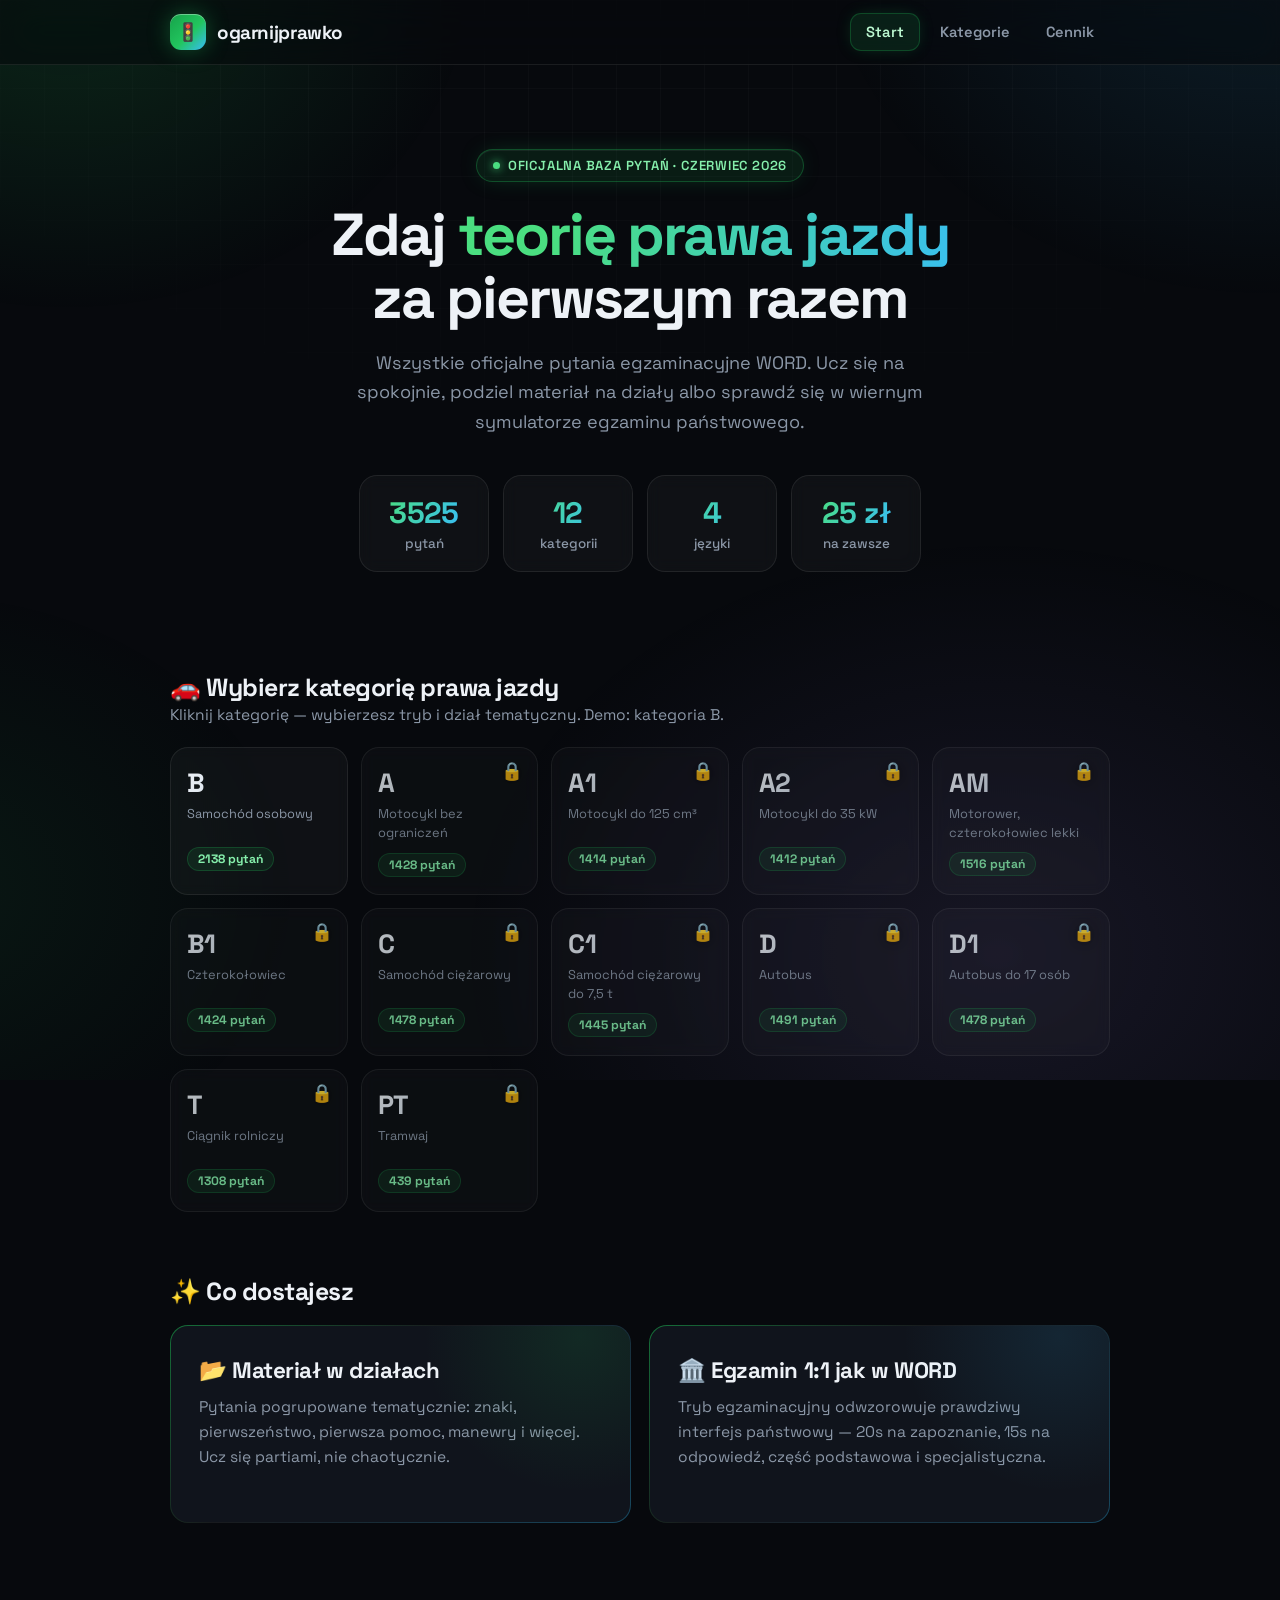
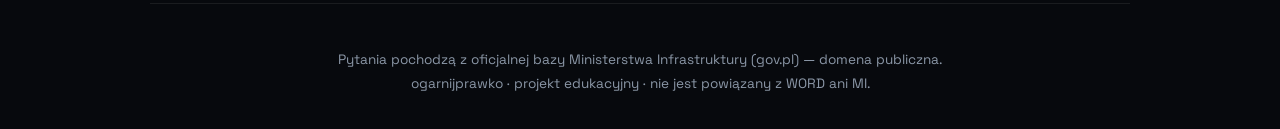
==== index.html @ bf422115 "Pierwsza wersja ogarnijprawko Serwis do nauki teorii prawa jazdy z oficjalnej bazy MI: - 3525 pytań," ====
<!DOCTYPE html>
<html lang="pl">
<head>
<meta charset="UTF-8">
<meta name="viewport" content="width=device-width, initial-scale=1.0">
<title>ogarnijprawko — testy na prawo jazdy 2026 (oficjalne pytania WORD)</title>
<meta name="description" content="Darmowe testy na prawo jazdy — wszystkie oficjalne pytania egzaminacyjne WORD (kat. B, A, C, D, T i inne). Tryb nauki i symulator egzaminu państwowego. PL / EN / DE / UA.">
<meta name="theme-color" content="#0e1116">
<meta property="og:title" content="ogarnijprawko — testy na prawo jazdy 2026">
<meta property="og:description" content="Wszystkie oficjalne pytania WORD. Tryb nauki + symulator egzaminu. Za darmo.">
<meta property="og:type" content="website">
<link rel="preconnect" href="https://fonts.googleapis.com">
<link rel="preconnect" href="https://fonts.gstatic.com" crossorigin>
<link href="https://fonts.googleapis.com/css2?family=Space+Grotesk:wght@400;500;600;700&display=swap" rel="stylesheet">
<link rel="stylesheet" href="style.css">
</head>
<body>

<header class="site-header"><div class="container bar">
  <a class="brand" href="index.html"><span class="logo">🚦</span> ogarnijprawko</a>
  <nav class="nav">
    <a href="index.html" class="active">Start</a>
    <a href="#kategorie">Kategorie</a>
    <a href="cennik.html">Cennik</a>
  </nav>
</div></header>

<main class="container">

  <section class="hero">
    <div class="kicker"><span class="dot"></span> Oficjalna baza pytań · czerwiec 2026</div>
    <h1>Zdaj <span class="hl">teorię prawa jazdy</span><br>za pierwszym razem</h1>
    <p>Wszystkie oficjalne pytania egzaminacyjne WORD. Ucz się na spokojnie, podziel materiał na działy albo sprawdź się w wiernym symulatorze egzaminu państwowego.</p>
    <div class="stats" id="stats">
      <div class="stat"><b data-count="3525">0</b><span>pytań</span></div>
      <div class="stat"><b data-count="12">0</b><span>kategorii</span></div>
      <div class="stat"><b data-count="4">0</b><span>języki</span></div>
      <div class="stat"><b>25 zł</b><span>na zawsze</span></div>
    </div>
  </section>

  <section class="section" id="kategorie">
    <h2>🚗 Wybierz kategorię prawa jazdy</h2>
    <p class="muted" style="margin-top:-6px">Kliknij kategorię — wybierzesz tryb i dział tematyczny. Demo: kategoria B.</p>
    <div class="cat-grid" id="catGrid"><div class="spinner"></div></div>
  </section>

  <section class="section">
    <h2>✨ Co dostajesz</h2>
    <div class="modes" style="margin-top:18px">
      <div class="mode-card">
        <h3>📂 Materiał w działach</h3>
        <p>Pytania pogrupowane tematycznie: znaki, pierwszeństwo, pierwsza pomoc, manewry i więcej. Ucz się partiami, nie chaotycznie.</p>
      </div>
      <div class="mode-card">
        <h3>🏛️ Egzamin 1:1 jak w WORD</h3>
        <p>Tryb egzaminacyjny odwzorowuje prawdziwy interfejs państwowy — 20s na zapoznanie, 15s na odpowiedź, część podstawowa i specjalistyczna.</p>
      </div>
    </div>
  </section>

</main>

<footer class="footer container">
  Pytania pochodzą z oficjalnej bazy Ministerstwa Infrastruktury (gov.pl) — domena publiczna.<br>
  ogarnijprawko · projekt edukacyjny · nie jest powiązany z WORD ani MI.
</footer>

<script src="app.js"></script>
<script>
function renderCats(idx){
  const grid = document.getElementById("catGrid");
  grid.innerHTML = "";
  const order = PT.CAT_ORDER.filter(c=>idx.kategorie[c]);
  Object.keys(idx.kategorie).forEach(c=>{ if(!order.includes(c)) order.push(c); });
  order.forEach(code=>{
    const meta = idx.kategorie[code];
    const m = PT.CAT_META[code] || {n:code};
    const locked = !PT.canKat(code);
    const a = document.createElement("a");
    a.className = "cat" + (locked ? " locked":"");
    a.href = "kategoria.html?kat=" + encodeURIComponent(code);
    a.innerHTML = `${locked?'<span class="lock">🔒</span>':''}
      <div class="code">${code}</div>
      <div class="desc">${m.n}</div>
      <div class="count">${meta.razem} pytań</div>`;
    grid.appendChild(a);
  });
}

/* count-up statystyk */
function countUp(el){
  const target = +el.dataset.count, dur = 1300, t0 = performance.now();
  const step = now=>{
    const p = Math.min((now-t0)/dur, 1);
    el.textContent = Math.round(target * (1-Math.pow(1-p,3))).toLocaleString("pl-PL");
    if(p<1) requestAnimationFrame(step);
  };
  requestAnimationFrame(step);
}
document.querySelectorAll("[data-count]").forEach(countUp);

PT.loadIndex().then(idx=>{
  renderCats(idx);
  const first = document.querySelector("#stats .stat b");
  first.dataset.count = idx.razem; countUp(first);
}).catch(e=>{
  document.getElementById("catGrid").innerHTML =
    '<p class="muted">Nie udało się wczytać pytań. Sprawdź, czy plik <code>data/index.json</code> istnieje.</p>';
  console.error(e);
});
</script>
</body>
</html>
---- style.css ----
/* ============ PrawoTeoria — premium dark UI ============ */
:root{
  --bg:#07090d;
  --bg-soft:#0b0e14;
  --card:rgba(255,255,255,.035);
  --card-solid:#10141c;
  --card2:rgba(255,255,255,.05);
  --line:rgba(255,255,255,.08);
  --line-bright:rgba(255,255,255,.16);
  --txt:#eef2f7;
  --muted:#8b97a7;
  --accent:#22c55e;
  --accent2:#4ade80;
  --accent-glow:rgba(34,197,94,.35);
  --blue:#38bdf8;
  --violet:#a78bfa;
  --danger:#f87171;
  --warn:#fbbf24;
  --radius:18px;
  --shadow:0 20px 60px -15px rgba(0,0,0,.7);
  --ease:cubic-bezier(.22,1,.36,1);
}
*{box-sizing:border-box}
::selection{background:var(--accent);color:#04140a}
html{scroll-behavior:smooth}
body{
  margin:0;
  font-family:"Space Grotesk",system-ui,-apple-system,"Segoe UI",sans-serif;
  background:var(--bg);
  color:var(--txt);
  min-height:100vh;
  -webkit-font-smoothing:antialiased;
  overflow-x:hidden;
}

/* ---- animated aurora backdrop ---- */
body::before{
  content:"";position:fixed;inset:-20%;z-index:-2;pointer-events:none;
  background:
    radial-gradient(38% 45% at 18% 12%, rgba(34,197,94,.16), transparent 60%),
    radial-gradient(42% 50% at 85% 8%,  rgba(56,189,248,.13), transparent 60%),
    radial-gradient(50% 55% at 70% 90%, rgba(167,139,250,.10), transparent 60%),
    radial-gradient(35% 40% at 10% 85%, rgba(34,197,94,.08), transparent 60%);
  animation:aurora 26s var(--ease) infinite alternate;
}
@keyframes aurora{
  0%{transform:rotate(0deg) scale(1)}
  50%{transform:rotate(4deg) scale(1.08)}
  100%{transform:rotate(-3deg) scale(1.04)}
}
/* subtle grid */
body::after{
  content:"";position:fixed;inset:0;z-index:-1;pointer-events:none;
  background-image:
    linear-gradient(rgba(255,255,255,.022) 1px,transparent 1px),
    linear-gradient(90deg,rgba(255,255,255,.022) 1px,transparent 1px);
  background-size:44px 44px;
  mask-image:radial-gradient(ellipse 90% 70% at 50% 0%,#000 30%,transparent 75%);
  -webkit-mask-image:radial-gradient(ellipse 90% 70% at 50% 0%,#000 30%,transparent 75%);
}

a{color:var(--accent2);text-decoration:none}
a:hover{text-decoration:none}
.container{max-width:980px;margin:0 auto;padding:0 20px}
.hidden{display:none!important}
.center{text-align:center}
.muted{color:var(--muted)}

/* ============ HEADER ============ */
.site-header{
  view-transition-name:site-header;
  position:sticky;top:0;z-index:50;
  background:rgba(7,9,13,.6);
  backdrop-filter:blur(18px) saturate(1.4);
  -webkit-backdrop-filter:blur(18px) saturate(1.4);
  border-bottom:1px solid var(--line);
}
.site-header .bar{display:flex;align-items:center;gap:18px;height:64px}
.brand{
  display:flex;align-items:center;gap:11px;font-weight:700;
  font-size:1.18rem;color:var(--txt);letter-spacing:-.02em;
}
.brand .logo{
  width:36px;height:36px;border-radius:11px;
  background:linear-gradient(135deg,#16a34a,#22c55e 55%,#38bdf8);
  display:grid;place-items:center;font-size:1.1rem;
  box-shadow:0 0 22px var(--accent-glow), inset 0 1px 0 rgba(255,255,255,.35);
}
.nav{display:flex;gap:4px;margin-left:auto;flex-wrap:wrap}
.nav a{
  color:var(--muted);padding:9px 15px;border-radius:11px;
  font-weight:600;font-size:.92rem;transition:all .25s var(--ease);
  border:1px solid transparent;
}
.nav a:hover{color:var(--txt);background:var(--card2)}
.nav a.active{
  color:#bbf7d0;background:rgba(34,197,94,.12);
  border-color:rgba(34,197,94,.25);
  box-shadow:0 0 18px -6px var(--accent-glow);
}

/* ============ HERO ============ */
.hero{text-align:center;padding:84px 0 36px;position:relative}
.hero .kicker{
  display:inline-flex;align-items:center;gap:8px;
  font-size:.82rem;font-weight:600;letter-spacing:.06em;text-transform:uppercase;
  color:#86efac;background:rgba(34,197,94,.1);
  border:1px solid rgba(34,197,94,.3);
  padding:7px 16px;border-radius:999px;margin-bottom:22px;
  box-shadow:0 0 24px -8px var(--accent-glow), inset 0 1px 0 rgba(255,255,255,.06);
  animation:rise .7s var(--ease) both;
}
.hero .kicker .dot{
  width:7px;height:7px;border-radius:50%;background:var(--accent2);
  box-shadow:0 0 10px var(--accent2);
  animation:pulse 2s ease-in-out infinite;
}
@keyframes pulse{0%,100%{opacity:1;transform:scale(1)}50%{opacity:.4;transform:scale(.75)}}
.hero h1{
  font-size:clamp(2.3rem,5.6vw,3.7rem);
  margin:0 0 18px;line-height:1.06;letter-spacing:-.035em;font-weight:700;
  animation:rise .7s .08s var(--ease) both;
}
.hero h1 .hl{
  background:linear-gradient(100deg,#4ade80 10%,#38bdf8 55%,#a78bfa 95%);
  -webkit-background-clip:text;background-clip:text;color:transparent;
  background-size:200% 100%;
  animation:shine-text 6s linear infinite;
}
@keyframes shine-text{to{background-position:200% 0}}
.hero p{
  color:var(--muted);font-size:1.13rem;max-width:600px;
  margin:0 auto;line-height:1.65;
  animation:rise .7s .16s var(--ease) both;
}
@keyframes rise{from{opacity:0;transform:translateY(18px)}to{opacity:1;transform:none}}

/* stats */
.stats{display:flex;gap:14px;justify-content:center;flex-wrap:wrap;margin-top:38px}
.stat{
  background:var(--card);border:1px solid var(--line);border-radius:var(--radius);
  padding:18px 28px;min-width:130px;position:relative;overflow:hidden;
  backdrop-filter:blur(8px);
  transition:all .35s var(--ease);
  animation:rise .7s var(--ease) both;
}
.stat:nth-child(1){animation-delay:.22s}
.stat:nth-child(2){animation-delay:.3s}
.stat:nth-child(3){animation-delay:.38s}
.stat:nth-child(4){animation-delay:.46s}
.stat::before{
  content:"";position:absolute;inset:0;
  background:linear-gradient(135deg,rgba(34,197,94,.12),transparent 50%);
  opacity:0;transition:opacity .35s;
}
.stat:hover{transform:translateY(-4px);border-color:rgba(34,197,94,.4);box-shadow:0 14px 40px -12px var(--accent-glow)}
.stat:hover::before{opacity:1}
.stat b{
  display:block;font-size:1.85rem;font-weight:700;letter-spacing:-.02em;
  background:linear-gradient(120deg,#4ade80,#38bdf8);
  -webkit-background-clip:text;background-clip:text;color:transparent;
}
.stat span{color:var(--muted);font-size:.84rem;font-weight:500}

/* ============ SECTIONS ============ */
.section{margin:64px 0}
.section h2{
  font-size:1.55rem;margin:0 0 8px;display:flex;align-items:center;gap:10px;
  letter-spacing:-.02em;font-weight:700;
}
.section>.muted{font-size:.97rem}

/* ============ MODE CARDS ============ */
.modes{display:grid;grid-template-columns:1fr 1fr;gap:18px;margin-top:22px}
.mode-card{
  position:relative;border-radius:var(--radius);padding:30px 28px;
  background:linear-gradient(var(--card-solid),var(--card-solid)) padding-box,
             linear-gradient(140deg,rgba(34,197,94,.55),rgba(255,255,255,.07) 40%,rgba(56,189,248,.35)) border-box;
  border:1px solid transparent;
  overflow:hidden;
  transition:all .4s var(--ease);
}
.mode-card::before{
  content:"";position:absolute;width:340px;height:340px;border-radius:50%;
  background:radial-gradient(circle,var(--accent-glow),transparent 65%);
  top:-160px;right:-120px;opacity:.35;transition:opacity .4s;
  pointer-events:none;
}
.mode-card:nth-child(2)::before{background:radial-gradient(circle,rgba(56,189,248,.3),transparent 65%)}
.mode-card:hover{transform:translateY(-5px);box-shadow:var(--shadow)}
.mode-card:hover::before{opacity:.7}
.mode-card h3{margin:0 0 10px;font-size:1.4rem;letter-spacing:-.02em}
.mode-card p{color:var(--muted);margin:0 0 22px;font-size:.97rem;line-height:1.6}

/* ============ BUTTONS ============ */
.btn{
  position:relative;display:inline-flex;align-items:center;gap:8px;justify-content:center;
  background:linear-gradient(135deg,#16a34a,#22c55e);
  color:#fff;border:none;border-radius:13px;
  padding:13px 24px;font-size:1rem;font-weight:700;cursor:pointer;
  font-family:inherit;letter-spacing:-.01em;
  transition:all .3s var(--ease);
  box-shadow:0 8px 24px -8px var(--accent-glow), inset 0 1px 0 rgba(255,255,255,.25);
  overflow:hidden;
}
.btn::after{ /* shine sweep */
  content:"";position:absolute;top:0;left:-80%;width:50%;height:100%;
  background:linear-gradient(100deg,transparent,rgba(255,255,255,.35),transparent);
  transform:skewX(-20deg);transition:left .55s var(--ease);
}
.btn:hover{transform:translateY(-2px);box-shadow:0 14px 34px -8px var(--accent-glow), inset 0 1px 0 rgba(255,255,255,.25)}
.btn:hover::after{left:130%}
.btn:active{transform:translateY(0) scale(.98)}
.btn.ghost{
  background:var(--card2);color:var(--txt);
  border:1px solid var(--line-bright);box-shadow:none;
  backdrop-filter:blur(6px);
}
.btn.ghost:hover{border-color:rgba(34,197,94,.5);background:rgba(34,197,94,.08);color:#bbf7d0}
.btn.danger{background:linear-gradient(135deg,#dc2626,#f87171);box-shadow:0 8px 24px -8px rgba(248,113,113,.4)}
.btn.big{padding:17px 32px;font-size:1.12rem;border-radius:15px}
.btn:disabled{opacity:.45;cursor:not-allowed;transform:none}
.btn:disabled::after{display:none}

/* ============ CATEGORY GRID ============ */
.cat-grid{display:grid;grid-template-columns:repeat(auto-fill,minmax(150px,1fr));gap:13px;margin-top:22px}
.cat{
  position:relative;background:var(--card);border:1px solid var(--line);
  border-radius:var(--radius);padding:18px 16px;cursor:pointer;
  text-align:left;color:var(--txt);font-family:inherit;
  transition:all .3s var(--ease);overflow:hidden;
  backdrop-filter:blur(6px);
}
.cat::before{
  content:"";position:absolute;inset:0;opacity:0;transition:opacity .3s;
  background:linear-gradient(150deg,rgba(34,197,94,.13),transparent 60%);
}
.cat:hover{transform:translateY(-4px) scale(1.02);border-color:rgba(34,197,94,.45);box-shadow:0 16px 40px -14px var(--accent-glow)}
.cat:hover::before{opacity:1}
.cat .code{
  font-size:1.65rem;font-weight:700;letter-spacing:-.02em;
  background:linear-gradient(120deg,#eef2f7,#9fb3c8);
  -webkit-background-clip:text;background-clip:text;color:transparent;
}
.cat .desc{color:var(--muted);font-size:.8rem;margin-top:5px;min-height:32px;line-height:1.45}
.cat .count{
  display:inline-block;color:#86efac;font-size:.76rem;font-weight:700;margin-top:10px;
  background:rgba(34,197,94,.1);border:1px solid rgba(34,197,94,.22);
  padding:3px 10px;border-radius:999px;
}
.cat.sel,.cat[data-sel="1"]{
  border-color:var(--accent);
  box-shadow:0 0 0 1px var(--accent), 0 14px 38px -12px var(--accent-glow);
}
.cat.sel::after{
  content:"✓";position:absolute;top:10px;right:12px;
  width:22px;height:22px;border-radius:50%;display:grid;place-items:center;
  background:var(--accent);color:#04140a;font-size:.8rem;font-weight:800;
  box-shadow:0 0 14px var(--accent-glow);
}

/* ============ QUIZ ============ */
.quiz-top{display:flex;align-items:center;gap:12px;flex-wrap:wrap;margin:26px 0 18px}
.pill{
  background:var(--card2);border:1px solid var(--line);border-radius:999px;
  padding:7px 16px;font-weight:600;font-size:.88rem;color:var(--txt);
  backdrop-filter:blur(6px);
}
a.pill{transition:all .25s var(--ease)}
a.pill:hover{border-color:rgba(34,197,94,.4);color:#bbf7d0}
.pill.timer{font-variant-numeric:tabular-nums;border-color:rgba(56,189,248,.35);color:#7dd3fc}
.pill.timer.low{
  color:var(--danger);border-color:var(--danger);
  animation:blink .55s steps(2) infinite;
  box-shadow:0 0 16px -4px rgba(248,113,113,.5);
}
@keyframes blink{50%{opacity:.45}}
.progress{
  flex:1;height:9px;background:var(--card2);border-radius:999px;
  overflow:hidden;min-width:120px;border:1px solid var(--line);
}
.progress>i{
  display:block;height:100%;border-radius:999px;
  background:linear-gradient(90deg,#22c55e,#38bdf8);
  background-size:200% 100%;
  animation:flow 3s linear infinite;
  transition:width .45s var(--ease);
  box-shadow:0 0 12px var(--accent-glow);
}
@keyframes flow{to{background-position:200% 0}}

.qcard{
  position:relative;border-radius:22px;padding:28px;
  background:linear-gradient(var(--card-solid),var(--card-solid)) padding-box,
             linear-gradient(160deg,rgba(255,255,255,.14),rgba(255,255,255,.03) 35%,rgba(34,197,94,.18)) border-box;
  border:1px solid transparent;
  box-shadow:var(--shadow);
  animation:cardIn .45s var(--ease) both;
}
@keyframes cardIn{from{opacity:0;transform:translateY(14px) scale(.985)}to{opacity:1;transform:none}}
.qmedia{
  margin:0 auto 20px;max-width:100%;border-radius:14px;overflow:hidden;
  background:#000;display:block;border:1px solid var(--line);
}
.qmedia img,.qmedia video{width:100%;display:block;max-height:400px;object-fit:contain;background:#000}
.qmeta{display:flex;gap:14px;align-items:center;margin-bottom:14px;color:var(--muted);font-size:.84rem;font-weight:500}
.qmeta .pts{
  color:var(--warn);font-weight:700;
  background:rgba(251,191,36,.1);border:1px solid rgba(251,191,36,.25);
  padding:2px 11px;border-radius:999px;font-size:.78rem;
}
.qtext{font-size:1.28rem;font-weight:600;margin:0 0 22px;line-height:1.45;letter-spacing:-.015em}

.answers{display:flex;flex-direction:column;gap:11px}
.ans{
  position:relative;text-align:left;
  background:var(--card2);border:1.5px solid var(--line);border-radius:14px;
  padding:15px 18px;cursor:pointer;font-size:1rem;color:var(--txt);
  font-family:inherit;display:flex;gap:12px;align-items:center;
  transition:all .22s var(--ease);
}
.ans:hover:not(:disabled){
  border-color:rgba(34,197,94,.55);background:rgba(34,197,94,.07);
  transform:translateX(4px);
}
.ans .k{
  font-weight:800;color:var(--muted);min-width:30px;height:30px;
  display:inline-grid;place-items:center;
  background:rgba(255,255,255,.05);border:1px solid var(--line);
  border-radius:9px;font-size:.88rem;flex-shrink:0;
  transition:all .22s;
}
.ans:hover:not(:disabled) .k{border-color:rgba(34,197,94,.5);color:#86efac}
.ans.tak{font-weight:700;font-size:1.1rem}
.ans.correct{
  border-color:var(--accent2);background:rgba(34,197,94,.14);
  box-shadow:0 0 24px -8px var(--accent-glow);
  animation:popOk .4s var(--ease);
}
.ans.correct .k{background:var(--accent);color:#04140a;border-color:var(--accent)}
@keyframes popOk{35%{transform:scale(1.02)}}
.ans.wrong{
  border-color:var(--danger);background:rgba(248,113,113,.12);
  animation:shake .4s var(--ease);
}
.ans.wrong .k{background:var(--danger);color:#1a0505;border-color:var(--danger)}
@keyframes shake{20%{transform:translateX(-6px)}45%{transform:translateX(5px)}70%{transform:translateX(-3px)}}
.ans.picked{
  border-color:var(--blue);background:rgba(56,189,248,.1);
  box-shadow:0 0 20px -8px rgba(56,189,248,.45);
}
.ans.picked .k{background:var(--blue);color:#03222e;border-color:var(--blue)}
.ans:disabled{cursor:default}
.tn-row{display:flex;gap:14px}
.tn-row .ans{flex:1;justify-content:center;font-size:1.15rem;padding:18px}

.explain{
  margin-top:18px;padding:15px 18px;border-radius:13px;
  background:var(--card2);border:1px solid var(--line);
  border-left:3px solid var(--accent2);
  color:var(--muted);font-size:.96rem;display:none;
}
.explain.show{display:block;animation:rise .35s var(--ease)}

.quiz-nav{display:flex;gap:13px;margin-top:24px}
.quiz-nav .btn{flex:1}

/* ============ RESULT ============ */
.result{
  position:relative;text-align:center;padding:48px 32px;border-radius:24px;
  background:linear-gradient(var(--card-solid),var(--card-solid)) padding-box,
             linear-gradient(160deg,rgba(255,255,255,.14),rgba(255,255,255,.04)) border-box;
  border:1px solid transparent;
  box-shadow:var(--shadow);overflow:hidden;
  animation:cardIn .5s var(--ease) both;
}
.result::before{
  content:"";position:absolute;inset:0;pointer-events:none;opacity:.5;
}
.result.pass{border-color:rgba(34,197,94,.4)}
.result.pass::before{background:radial-gradient(60% 50% at 50% 0%,rgba(34,197,94,.18),transparent 70%)}
.result.fail{border-color:rgba(248,113,113,.35)}
.result.fail::before{background:radial-gradient(60% 50% at 50% 0%,rgba(248,113,113,.14),transparent 70%)}
.result .badge{font-size:3.6rem;margin-bottom:10px;display:inline-block;animation:bounceIn .6s var(--ease)}
@keyframes bounceIn{0%{transform:scale(.3);opacity:0}55%{transform:scale(1.15)}100%{transform:scale(1);opacity:1}}
.result h2{margin:0 0 8px;font-size:2rem;letter-spacing:-.03em}
.result.pass h2{color:#86efac;text-shadow:0 0 30px var(--accent-glow)}
.result.fail h2{color:#fca5a5}
.result .score{font-size:1.18rem;color:var(--muted);margin-bottom:26px;line-height:1.7}

/* ============ LANG SWITCH ============ */
.lang{display:flex;gap:5px}
.lang button{
  background:var(--card2);border:1px solid var(--line);color:var(--muted);
  border-radius:9px;padding:6px 10px;cursor:pointer;font-weight:700;
  font-size:.78rem;font-family:inherit;transition:all .2s var(--ease);
}
.lang button:hover{color:var(--txt);border-color:var(--line-bright)}
.lang button.on{
  background:rgba(34,197,94,.15);color:#86efac;border-color:rgba(34,197,94,.5);
  box-shadow:0 0 12px -4px var(--accent-glow);
}

/* ============ DZIAŁY / PAYWALL ============ */
.demo-banner{
  display:flex;align-items:center;justify-content:space-between;gap:18px;flex-wrap:wrap;
  margin:6px 0 0;padding:16px 22px;border-radius:16px;
  background:linear-gradient(120deg,rgba(251,191,36,.1),rgba(34,197,94,.08));
  border:1px solid rgba(251,191,36,.28);
}
.demo-banner span{font-size:.96rem;color:#fde68a}
.demo-banner b{color:#fff}
.demo-banner .btn{flex-shrink:0;padding:10px 18px;font-size:.92rem}

.code-sm{font-size:1.05rem;font-weight:600;letter-spacing:-.01em;line-height:1.3;min-height:42px;display:flex;align-items:center}
.cat.dzial{padding:16px}

/* karty/kafelki zablokowane */
.tryb,.cat.dzial{text-decoration:none;color:var(--txt);display:flex;flex-direction:column}
.tryb{justify-content:flex-start}
.locked{position:relative;opacity:.78}
.locked:hover{opacity:1}
.locked .lock{
  position:absolute;top:12px;right:14px;font-size:1.1rem;z-index:2;
  filter:drop-shadow(0 0 8px rgba(0,0,0,.6));
}
.cat.dzial.locked{border-color:rgba(251,191,36,.25)}
.cat.dzial.locked:hover{border-color:rgba(251,191,36,.5);box-shadow:0 14px 34px -14px rgba(251,191,36,.3)}
.mode-card.tryb.locked::after{
  content:"";position:absolute;inset:0;border-radius:inherit;
  background:repeating-linear-gradient(45deg,transparent,transparent 12px,rgba(251,191,36,.03) 12px,rgba(251,191,36,.03) 24px);
  pointer-events:none;
}

/* ============ FOOTER ============ */
.footer{
  text-align:center;color:var(--muted);font-size:.85rem;line-height:1.8;
  padding:44px 0 32px;border-top:1px solid var(--line);margin-top:80px;
}

/* ============ MISC ============ */
.spinner{
  width:38px;height:38px;border-radius:50%;margin:60px auto;
  border:3px solid var(--line);border-top-color:var(--accent);
  animation:spin .7s linear infinite;
}
@keyframes spin{to{transform:rotate(360deg)}}

@media(max-width:640px){
  .modes{grid-template-columns:1fr}
  .hero{padding:56px 0 24px}
  .stat{min-width:calc(50% - 14px);padding:14px 18px}
  .qcard{padding:20px 16px}
  .tn-row{flex-direction:column}
}
@media(prefers-reduced-motion:reduce){
  *,*::before,*::after{animation-duration:.001s!important;transition-duration:.001s!important}
}
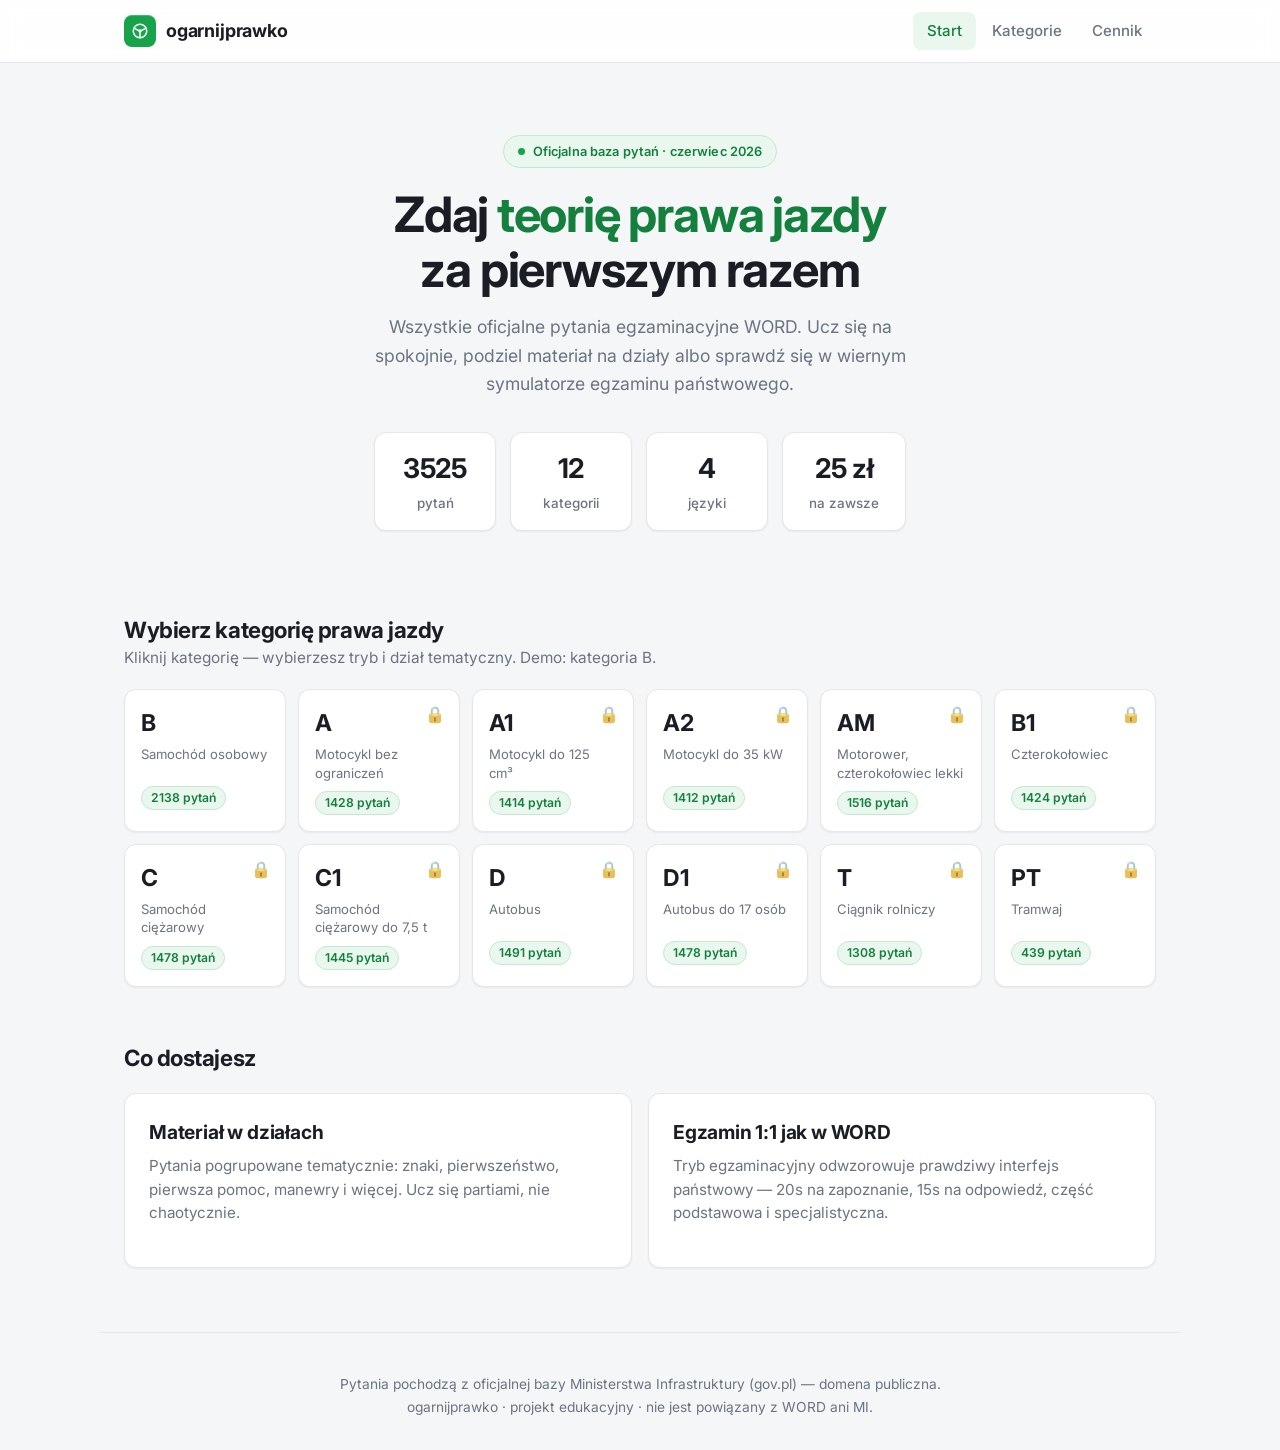
==== commit c55a077a: "Redesign na jasny, profesjonalny motyw Mniej 'AI vibecoded': jasny motyw zamiast dark-neon, font Int" ====
--- a/index.html
+++ b/index.html
@@ -5,19 +5,19 @@
 <meta name="viewport" content="width=device-width, initial-scale=1.0">
 <title>ogarnijprawko — testy na prawo jazdy 2026 (oficjalne pytania WORD)</title>
 <meta name="description" content="Darmowe testy na prawo jazdy — wszystkie oficjalne pytania egzaminacyjne WORD (kat. B, A, C, D, T i inne). Tryb nauki i symulator egzaminu państwowego. PL / EN / DE / UA.">
-<meta name="theme-color" content="#0e1116">
+<meta name="theme-color" content="#16a34a">
 <meta property="og:title" content="ogarnijprawko — testy na prawo jazdy 2026">
 <meta property="og:description" content="Wszystkie oficjalne pytania WORD. Tryb nauki + symulator egzaminu. Za darmo.">
 <meta property="og:type" content="website">
 <link rel="preconnect" href="https://fonts.googleapis.com">
 <link rel="preconnect" href="https://fonts.gstatic.com" crossorigin>
-<link href="https://fonts.googleapis.com/css2?family=Space+Grotesk:wght@400;500;600;700&display=swap" rel="stylesheet">
+<link href="https://fonts.googleapis.com/css2?family=Inter:wght@400;500;600;700;800&display=swap" rel="stylesheet">
 <link rel="stylesheet" href="style.css">
 </head>
 <body>
 
 <header class="site-header"><div class="container bar">
-  <a class="brand" href="index.html"><span class="logo">🚦</span> ogarnijprawko</a>
+  <a class="brand" href="index.html"><span class="logo"><svg width="18" height="18" viewBox="0 0 24 24" fill="none" stroke="#fff" stroke-width="2" stroke-linecap="round"><circle cx="12" cy="12" r="9"/><circle cx="12" cy="12" r="2.4" fill="#fff" stroke="none"/><path d="M12 14.4V21M9.7 11.2 4.2 8.2M14.3 11.2 19.8 8.2"/></svg></span> ogarnijprawko</a>
   <nav class="nav">
     <a href="index.html" class="active">Start</a>
     <a href="#kategorie">Kategorie</a>
@@ -40,20 +40,20 @@
   </section>
 
   <section class="section" id="kategorie">
-    <h2>🚗 Wybierz kategorię prawa jazdy</h2>
+    <h2>Wybierz kategorię prawa jazdy</h2>
     <p class="muted" style="margin-top:-6px">Kliknij kategorię — wybierzesz tryb i dział tematyczny. Demo: kategoria B.</p>
     <div class="cat-grid" id="catGrid"><div class="spinner"></div></div>
   </section>
 
   <section class="section">
-    <h2>✨ Co dostajesz</h2>
+    <h2>Co dostajesz</h2>
     <div class="modes" style="margin-top:18px">
       <div class="mode-card">
-        <h3>📂 Materiał w działach</h3>
+        <h3>Materiał w działach</h3>
         <p>Pytania pogrupowane tematycznie: znaki, pierwszeństwo, pierwsza pomoc, manewry i więcej. Ucz się partiami, nie chaotycznie.</p>
       </div>
       <div class="mode-card">
-        <h3>🏛️ Egzamin 1:1 jak w WORD</h3>
+        <h3>Egzamin 1:1 jak w WORD</h3>
         <p>Tryb egzaminacyjny odwzorowuje prawdziwy interfejs państwowy — 20s na zapoznanie, 15s na odpowiedź, część podstawowa i specjalistyczna.</p>
       </div>
     </div>
--- a/style.css
+++ b/style.css
@@ -1,67 +1,45 @@
-/* ============ PrawoTeoria — premium dark UI ============ */
+/* ============ ogarnijprawko — light, professional UI ============ */
 :root{
-  --bg:#07090d;
-  --bg-soft:#0b0e14;
-  --card:rgba(255,255,255,.035);
-  --card-solid:#10141c;
-  --card2:rgba(255,255,255,.05);
-  --line:rgba(255,255,255,.08);
-  --line-bright:rgba(255,255,255,.16);
-  --txt:#eef2f7;
-  --muted:#8b97a7;
-  --accent:#22c55e;
-  --accent2:#4ade80;
-  --accent-glow:rgba(34,197,94,.35);
-  --blue:#38bdf8;
-  --violet:#a78bfa;
-  --danger:#f87171;
-  --warn:#fbbf24;
-  --radius:18px;
-  --shadow:0 20px 60px -15px rgba(0,0,0,.7);
-  --ease:cubic-bezier(.22,1,.36,1);
+  --bg:#f5f6f8;
+  --surface:#ffffff;
+  --surface-2:#f3f5f7;
+  --border:#e4e7eb;
+  --border-strong:#d4d9df;
+  --text:#1a1e24;
+  --text-2:#3d4651;
+  --muted:#6b7480;
+  --brand:#16a34a;
+  --brand-d:#15803d;
+  --brand-dd:#116735;
+  --brand-tint:#e9f7ee;
+  --brand-tint-bd:#c3e9cf;
+  --accent:#2563eb;
+  --danger:#dc2626;
+  --danger-tint:#fdecec;
+  --warn:#b45309;
+  --warn-tint:#fdf4e3;
+  --radius:12px;
+  --radius-sm:9px;
+  --shadow-sm:0 1px 2px rgba(16,24,40,.06);
+  --shadow:0 2px 8px rgba(16,24,40,.06),0 1px 2px rgba(16,24,40,.04);
+  --shadow-md:0 6px 20px rgba(16,24,40,.08);
+  --ease:cubic-bezier(.4,0,.2,1);
 }
 *{box-sizing:border-box}
-::selection{background:var(--accent);color:#04140a}
+::selection{background:var(--brand-tint);color:var(--brand-dd)}
 html{scroll-behavior:smooth}
 body{
   margin:0;
-  font-family:"Space Grotesk",system-ui,-apple-system,"Segoe UI",sans-serif;
+  font-family:"Inter",system-ui,-apple-system,"Segoe UI",Roboto,sans-serif;
   background:var(--bg);
-  color:var(--txt);
+  color:var(--text);
   min-height:100vh;
   -webkit-font-smoothing:antialiased;
-  overflow-x:hidden;
-}
-
-/* ---- animated aurora backdrop ---- */
-body::before{
-  content:"";position:fixed;inset:-20%;z-index:-2;pointer-events:none;
-  background:
-    radial-gradient(38% 45% at 18% 12%, rgba(34,197,94,.16), transparent 60%),
-    radial-gradient(42% 50% at 85% 8%,  rgba(56,189,248,.13), transparent 60%),
-    radial-gradient(50% 55% at 70% 90%, rgba(167,139,250,.10), transparent 60%),
-    radial-gradient(35% 40% at 10% 85%, rgba(34,197,94,.08), transparent 60%);
-  animation:aurora 26s var(--ease) infinite alternate;
-}
-@keyframes aurora{
-  0%{transform:rotate(0deg) scale(1)}
-  50%{transform:rotate(4deg) scale(1.08)}
-  100%{transform:rotate(-3deg) scale(1.04)}
-}
-/* subtle grid */
-body::after{
-  content:"";position:fixed;inset:0;z-index:-1;pointer-events:none;
-  background-image:
-    linear-gradient(rgba(255,255,255,.022) 1px,transparent 1px),
-    linear-gradient(90deg,rgba(255,255,255,.022) 1px,transparent 1px);
-  background-size:44px 44px;
-  mask-image:radial-gradient(ellipse 90% 70% at 50% 0%,#000 30%,transparent 75%);
-  -webkit-mask-image:radial-gradient(ellipse 90% 70% at 50% 0%,#000 30%,transparent 75%);
-}
-
-a{color:var(--accent2);text-decoration:none}
+  line-height:1.5;
+}
+a{color:var(--brand-d);text-decoration:none}
 a:hover{text-decoration:none}
-.container{max-width:980px;margin:0 auto;padding:0 20px}
+.container{max-width:1080px;margin:0 auto;padding:0 24px}
 .hidden{display:none!important}
 .center{text-align:center}
 .muted{color:var(--muted)}
@@ -70,389 +48,235 @@
 .site-header{
   view-transition-name:site-header;
   position:sticky;top:0;z-index:50;
-  background:rgba(7,9,13,.6);
-  backdrop-filter:blur(18px) saturate(1.4);
-  -webkit-backdrop-filter:blur(18px) saturate(1.4);
-  border-bottom:1px solid var(--line);
-}
-.site-header .bar{display:flex;align-items:center;gap:18px;height:64px}
-.brand{
-  display:flex;align-items:center;gap:11px;font-weight:700;
-  font-size:1.18rem;color:var(--txt);letter-spacing:-.02em;
-}
+  background:rgba(255,255,255,.9);
+  backdrop-filter:blur(8px);
+  -webkit-backdrop-filter:blur(8px);
+  border-bottom:1px solid var(--border);
+}
+.site-header .bar{display:flex;align-items:center;gap:20px;height:62px}
+.brand{display:flex;align-items:center;gap:10px;font-weight:700;font-size:1.12rem;color:var(--text);letter-spacing:-.01em}
 .brand .logo{
-  width:36px;height:36px;border-radius:11px;
-  background:linear-gradient(135deg,#16a34a,#22c55e 55%,#38bdf8);
-  display:grid;place-items:center;font-size:1.1rem;
-  box-shadow:0 0 22px var(--accent-glow), inset 0 1px 0 rgba(255,255,255,.35);
-}
-.nav{display:flex;gap:4px;margin-left:auto;flex-wrap:wrap}
-.nav a{
-  color:var(--muted);padding:9px 15px;border-radius:11px;
-  font-weight:600;font-size:.92rem;transition:all .25s var(--ease);
-  border:1px solid transparent;
-}
-.nav a:hover{color:var(--txt);background:var(--card2)}
-.nav a.active{
-  color:#bbf7d0;background:rgba(34,197,94,.12);
-  border-color:rgba(34,197,94,.25);
-  box-shadow:0 0 18px -6px var(--accent-glow);
-}
+  width:32px;height:32px;border-radius:8px;
+  background:var(--brand);
+  display:grid;place-items:center;font-size:1rem;
+  box-shadow:inset 0 1px 0 rgba(255,255,255,.2);
+}
+.nav{display:flex;gap:2px;margin-left:auto;flex-wrap:wrap}
+.nav a{color:var(--muted);padding:8px 14px;border-radius:8px;font-weight:500;font-size:.94rem;transition:color .15s var(--ease),background .15s var(--ease)}
+.nav a:hover{color:var(--text);background:var(--surface-2)}
+.nav a.active{color:var(--brand-d);background:var(--brand-tint)}
 
 /* ============ HERO ============ */
-.hero{text-align:center;padding:84px 0 36px;position:relative}
+.hero{text-align:center;padding:72px 0 28px}
 .hero .kicker{
   display:inline-flex;align-items:center;gap:8px;
-  font-size:.82rem;font-weight:600;letter-spacing:.06em;text-transform:uppercase;
-  color:#86efac;background:rgba(34,197,94,.1);
-  border:1px solid rgba(34,197,94,.3);
-  padding:7px 16px;border-radius:999px;margin-bottom:22px;
-  box-shadow:0 0 24px -8px var(--accent-glow), inset 0 1px 0 rgba(255,255,255,.06);
-  animation:rise .7s var(--ease) both;
-}
-.hero .kicker .dot{
-  width:7px;height:7px;border-radius:50%;background:var(--accent2);
-  box-shadow:0 0 10px var(--accent2);
-  animation:pulse 2s ease-in-out infinite;
-}
-@keyframes pulse{0%,100%{opacity:1;transform:scale(1)}50%{opacity:.4;transform:scale(.75)}}
+  font-size:.8rem;font-weight:600;letter-spacing:.01em;
+  color:var(--brand-d);background:var(--brand-tint);
+  border:1px solid var(--brand-tint-bd);
+  padding:6px 14px;border-radius:999px;margin-bottom:20px;
+}
+.hero .kicker .dot{width:7px;height:7px;border-radius:50%;background:var(--brand)}
 .hero h1{
-  font-size:clamp(2.3rem,5.6vw,3.7rem);
-  margin:0 0 18px;line-height:1.06;letter-spacing:-.035em;font-weight:700;
-  animation:rise .7s .08s var(--ease) both;
-}
-.hero h1 .hl{
-  background:linear-gradient(100deg,#4ade80 10%,#38bdf8 55%,#a78bfa 95%);
-  -webkit-background-clip:text;background-clip:text;color:transparent;
-  background-size:200% 100%;
-  animation:shine-text 6s linear infinite;
-}
-@keyframes shine-text{to{background-position:200% 0}}
-.hero p{
-  color:var(--muted);font-size:1.13rem;max-width:600px;
-  margin:0 auto;line-height:1.65;
-  animation:rise .7s .16s var(--ease) both;
-}
-@keyframes rise{from{opacity:0;transform:translateY(18px)}to{opacity:1;transform:none}}
+  font-size:clamp(2rem,4.6vw,3.05rem);
+  margin:0 0 16px;line-height:1.12;letter-spacing:-.025em;font-weight:700;color:var(--text);
+}
+.hero h1 .hl{color:var(--brand-d)}
+.hero p{color:var(--muted);font-size:1.1rem;max-width:580px;margin:0 auto;line-height:1.6}
 
 /* stats */
-.stats{display:flex;gap:14px;justify-content:center;flex-wrap:wrap;margin-top:38px}
+.stats{display:flex;gap:14px;justify-content:center;flex-wrap:wrap;margin-top:34px}
 .stat{
-  background:var(--card);border:1px solid var(--line);border-radius:var(--radius);
-  padding:18px 28px;min-width:130px;position:relative;overflow:hidden;
-  backdrop-filter:blur(8px);
-  transition:all .35s var(--ease);
-  animation:rise .7s var(--ease) both;
-}
-.stat:nth-child(1){animation-delay:.22s}
-.stat:nth-child(2){animation-delay:.3s}
-.stat:nth-child(3){animation-delay:.38s}
-.stat:nth-child(4){animation-delay:.46s}
-.stat::before{
-  content:"";position:absolute;inset:0;
-  background:linear-gradient(135deg,rgba(34,197,94,.12),transparent 50%);
-  opacity:0;transition:opacity .35s;
-}
-.stat:hover{transform:translateY(-4px);border-color:rgba(34,197,94,.4);box-shadow:0 14px 40px -12px var(--accent-glow)}
-.stat:hover::before{opacity:1}
-.stat b{
-  display:block;font-size:1.85rem;font-weight:700;letter-spacing:-.02em;
-  background:linear-gradient(120deg,#4ade80,#38bdf8);
-  -webkit-background-clip:text;background-clip:text;color:transparent;
-}
+  background:var(--surface);border:1px solid var(--border);border-radius:var(--radius);
+  padding:16px 26px;min-width:122px;box-shadow:var(--shadow-sm);
+}
+.stat b{display:block;font-size:1.7rem;font-weight:700;letter-spacing:-.02em;color:var(--text)}
 .stat span{color:var(--muted);font-size:.84rem;font-weight:500}
 
 /* ============ SECTIONS ============ */
-.section{margin:64px 0}
-.section h2{
-  font-size:1.55rem;margin:0 0 8px;display:flex;align-items:center;gap:10px;
-  letter-spacing:-.02em;font-weight:700;
-}
-.section>.muted{font-size:.97rem}
+.section{margin:54px 0}
+.section h2{font-size:1.4rem;margin:0 0 6px;letter-spacing:-.02em;font-weight:700;color:var(--text)}
+.section>.muted{font-size:.96rem}
 
 /* ============ MODE CARDS ============ */
-.modes{display:grid;grid-template-columns:1fr 1fr;gap:18px;margin-top:22px}
+.modes{display:grid;grid-template-columns:1fr 1fr;gap:16px;margin-top:20px}
 .mode-card{
-  position:relative;border-radius:var(--radius);padding:30px 28px;
-  background:linear-gradient(var(--card-solid),var(--card-solid)) padding-box,
-             linear-gradient(140deg,rgba(34,197,94,.55),rgba(255,255,255,.07) 40%,rgba(56,189,248,.35)) border-box;
-  border:1px solid transparent;
-  overflow:hidden;
-  transition:all .4s var(--ease);
-}
-.mode-card::before{
-  content:"";position:absolute;width:340px;height:340px;border-radius:50%;
-  background:radial-gradient(circle,var(--accent-glow),transparent 65%);
-  top:-160px;right:-120px;opacity:.35;transition:opacity .4s;
-  pointer-events:none;
-}
-.mode-card:nth-child(2)::before{background:radial-gradient(circle,rgba(56,189,248,.3),transparent 65%)}
-.mode-card:hover{transform:translateY(-5px);box-shadow:var(--shadow)}
-.mode-card:hover::before{opacity:.7}
-.mode-card h3{margin:0 0 10px;font-size:1.4rem;letter-spacing:-.02em}
-.mode-card p{color:var(--muted);margin:0 0 22px;font-size:.97rem;line-height:1.6}
+  position:relative;border-radius:var(--radius);padding:24px;
+  background:var(--surface);border:1px solid var(--border);box-shadow:var(--shadow-sm);
+  transition:border-color .15s var(--ease),box-shadow .15s var(--ease),transform .15s var(--ease);
+}
+.mode-card:hover{border-color:var(--border-strong);box-shadow:var(--shadow-md);transform:translateY(-2px)}
+.mode-card h3{margin:0 0 8px;font-size:1.2rem;letter-spacing:-.01em;color:var(--text)}
+.mode-card p{color:var(--muted);margin:0 0 18px;font-size:.95rem;line-height:1.55}
 
 /* ============ BUTTONS ============ */
 .btn{
-  position:relative;display:inline-flex;align-items:center;gap:8px;justify-content:center;
-  background:linear-gradient(135deg,#16a34a,#22c55e);
-  color:#fff;border:none;border-radius:13px;
-  padding:13px 24px;font-size:1rem;font-weight:700;cursor:pointer;
+  display:inline-flex;align-items:center;gap:8px;justify-content:center;
+  background:var(--brand);color:#fff;border:1px solid var(--brand);border-radius:var(--radius-sm);
+  padding:11px 20px;font-size:.97rem;font-weight:600;cursor:pointer;
   font-family:inherit;letter-spacing:-.01em;
-  transition:all .3s var(--ease);
-  box-shadow:0 8px 24px -8px var(--accent-glow), inset 0 1px 0 rgba(255,255,255,.25);
-  overflow:hidden;
-}
-.btn::after{ /* shine sweep */
-  content:"";position:absolute;top:0;left:-80%;width:50%;height:100%;
-  background:linear-gradient(100deg,transparent,rgba(255,255,255,.35),transparent);
-  transform:skewX(-20deg);transition:left .55s var(--ease);
-}
-.btn:hover{transform:translateY(-2px);box-shadow:0 14px 34px -8px var(--accent-glow), inset 0 1px 0 rgba(255,255,255,.25)}
-.btn:hover::after{left:130%}
-.btn:active{transform:translateY(0) scale(.98)}
-.btn.ghost{
-  background:var(--card2);color:var(--txt);
-  border:1px solid var(--line-bright);box-shadow:none;
-  backdrop-filter:blur(6px);
-}
-.btn.ghost:hover{border-color:rgba(34,197,94,.5);background:rgba(34,197,94,.08);color:#bbf7d0}
-.btn.danger{background:linear-gradient(135deg,#dc2626,#f87171);box-shadow:0 8px 24px -8px rgba(248,113,113,.4)}
-.btn.big{padding:17px 32px;font-size:1.12rem;border-radius:15px}
-.btn:disabled{opacity:.45;cursor:not-allowed;transform:none}
-.btn:disabled::after{display:none}
+  transition:background .15s var(--ease),border-color .15s var(--ease);
+  box-shadow:var(--shadow-sm);
+}
+.btn:hover{background:var(--brand-d);border-color:var(--brand-d)}
+.btn:active{background:var(--brand-dd)}
+.btn.ghost{background:var(--surface);color:var(--text-2);border:1px solid var(--border-strong);box-shadow:none}
+.btn.ghost:hover{background:var(--surface-2);border-color:var(--muted);color:var(--text)}
+.btn.danger{background:var(--danger);border-color:var(--danger)}
+.btn.danger:hover{background:#b91c1c;border-color:#b91c1c}
+.btn.big{padding:14px 26px;font-size:1.04rem}
+.btn:disabled{opacity:.5;cursor:not-allowed}
 
 /* ============ CATEGORY GRID ============ */
-.cat-grid{display:grid;grid-template-columns:repeat(auto-fill,minmax(150px,1fr));gap:13px;margin-top:22px}
+.cat-grid{display:grid;grid-template-columns:repeat(auto-fill,minmax(152px,1fr));gap:12px;margin-top:20px}
 .cat{
-  position:relative;background:var(--card);border:1px solid var(--line);
-  border-radius:var(--radius);padding:18px 16px;cursor:pointer;
-  text-align:left;color:var(--txt);font-family:inherit;
-  transition:all .3s var(--ease);overflow:hidden;
-  backdrop-filter:blur(6px);
-}
-.cat::before{
-  content:"";position:absolute;inset:0;opacity:0;transition:opacity .3s;
-  background:linear-gradient(150deg,rgba(34,197,94,.13),transparent 60%);
-}
-.cat:hover{transform:translateY(-4px) scale(1.02);border-color:rgba(34,197,94,.45);box-shadow:0 16px 40px -14px var(--accent-glow)}
-.cat:hover::before{opacity:1}
-.cat .code{
-  font-size:1.65rem;font-weight:700;letter-spacing:-.02em;
-  background:linear-gradient(120deg,#eef2f7,#9fb3c8);
-  -webkit-background-clip:text;background-clip:text;color:transparent;
-}
-.cat .desc{color:var(--muted);font-size:.8rem;margin-top:5px;min-height:32px;line-height:1.45}
+  position:relative;background:var(--surface);border:1px solid var(--border);
+  border-radius:var(--radius);padding:16px;cursor:pointer;
+  text-align:left;color:var(--text);font-family:inherit;box-shadow:var(--shadow-sm);
+  transition:border-color .15s var(--ease),box-shadow .15s var(--ease),transform .15s var(--ease);
+  text-decoration:none;display:block;
+}
+.cat:hover{border-color:var(--brand);box-shadow:var(--shadow-md);transform:translateY(-2px)}
+.cat .code{font-size:1.45rem;font-weight:700;letter-spacing:-.02em;color:var(--text)}
+.cat .desc{color:var(--muted);font-size:.82rem;margin-top:4px;min-height:32px;line-height:1.4}
 .cat .count{
-  display:inline-block;color:#86efac;font-size:.76rem;font-weight:700;margin-top:10px;
-  background:rgba(34,197,94,.1);border:1px solid rgba(34,197,94,.22);
-  padding:3px 10px;border-radius:999px;
-}
-.cat.sel,.cat[data-sel="1"]{
-  border-color:var(--accent);
-  box-shadow:0 0 0 1px var(--accent), 0 14px 38px -12px var(--accent-glow);
-}
+  display:inline-block;color:var(--brand-d);font-size:.76rem;font-weight:600;margin-top:9px;
+  background:var(--brand-tint);border:1px solid var(--brand-tint-bd);
+  padding:2px 9px;border-radius:999px;
+}
+.cat.sel{border-color:var(--brand);box-shadow:0 0 0 1px var(--brand),var(--shadow-md)}
 .cat.sel::after{
   content:"✓";position:absolute;top:10px;right:12px;
-  width:22px;height:22px;border-radius:50%;display:grid;place-items:center;
-  background:var(--accent);color:#04140a;font-size:.8rem;font-weight:800;
-  box-shadow:0 0 14px var(--accent-glow);
+  width:20px;height:20px;border-radius:50%;display:grid;place-items:center;
+  background:var(--brand);color:#fff;font-size:.72rem;font-weight:700;
 }
 
 /* ============ QUIZ ============ */
-.quiz-top{display:flex;align-items:center;gap:12px;flex-wrap:wrap;margin:26px 0 18px}
+.quiz-top{display:flex;align-items:center;gap:10px;flex-wrap:wrap;margin:24px 0 16px}
 .pill{
-  background:var(--card2);border:1px solid var(--line);border-radius:999px;
-  padding:7px 16px;font-weight:600;font-size:.88rem;color:var(--txt);
-  backdrop-filter:blur(6px);
-}
-a.pill{transition:all .25s var(--ease)}
-a.pill:hover{border-color:rgba(34,197,94,.4);color:#bbf7d0}
-.pill.timer{font-variant-numeric:tabular-nums;border-color:rgba(56,189,248,.35);color:#7dd3fc}
-.pill.timer.low{
-  color:var(--danger);border-color:var(--danger);
-  animation:blink .55s steps(2) infinite;
-  box-shadow:0 0 16px -4px rgba(248,113,113,.5);
-}
-@keyframes blink{50%{opacity:.45}}
-.progress{
-  flex:1;height:9px;background:var(--card2);border-radius:999px;
-  overflow:hidden;min-width:120px;border:1px solid var(--line);
-}
-.progress>i{
-  display:block;height:100%;border-radius:999px;
-  background:linear-gradient(90deg,#22c55e,#38bdf8);
-  background-size:200% 100%;
-  animation:flow 3s linear infinite;
-  transition:width .45s var(--ease);
-  box-shadow:0 0 12px var(--accent-glow);
-}
-@keyframes flow{to{background-position:200% 0}}
+  background:var(--surface);border:1px solid var(--border);border-radius:8px;
+  padding:7px 14px;font-weight:600;font-size:.86rem;color:var(--text-2);box-shadow:var(--shadow-sm);
+}
+a.pill{transition:border-color .15s var(--ease),color .15s var(--ease)}
+a.pill:hover{border-color:var(--brand);color:var(--brand-d)}
+.pill.timer{font-variant-numeric:tabular-nums;color:var(--accent);border-color:#c9d8f5}
+.pill.timer.low{color:var(--danger);border-color:#f3c0c0;background:var(--danger-tint)}
+.progress{flex:1;height:8px;background:var(--surface-2);border-radius:999px;overflow:hidden;min-width:120px;border:1px solid var(--border)}
+.progress>i{display:block;height:100%;border-radius:999px;background:var(--brand);transition:width .35s var(--ease)}
 
 .qcard{
-  position:relative;border-radius:22px;padding:28px;
-  background:linear-gradient(var(--card-solid),var(--card-solid)) padding-box,
-             linear-gradient(160deg,rgba(255,255,255,.14),rgba(255,255,255,.03) 35%,rgba(34,197,94,.18)) border-box;
-  border:1px solid transparent;
-  box-shadow:var(--shadow);
-  animation:cardIn .45s var(--ease) both;
-}
-@keyframes cardIn{from{opacity:0;transform:translateY(14px) scale(.985)}to{opacity:1;transform:none}}
-.qmedia{
-  margin:0 auto 20px;max-width:100%;border-radius:14px;overflow:hidden;
-  background:#000;display:block;border:1px solid var(--line);
-}
-.qmedia img,.qmedia video{width:100%;display:block;max-height:400px;object-fit:contain;background:#000}
-.qmeta{display:flex;gap:14px;align-items:center;margin-bottom:14px;color:var(--muted);font-size:.84rem;font-weight:500}
-.qmeta .pts{
-  color:var(--warn);font-weight:700;
-  background:rgba(251,191,36,.1);border:1px solid rgba(251,191,36,.25);
-  padding:2px 11px;border-radius:999px;font-size:.78rem;
-}
-.qtext{font-size:1.28rem;font-weight:600;margin:0 0 22px;line-height:1.45;letter-spacing:-.015em}
-
-.answers{display:flex;flex-direction:column;gap:11px}
+  position:relative;border-radius:var(--radius);padding:26px;
+  background:var(--surface);border:1px solid var(--border);box-shadow:var(--shadow);
+}
+.qmedia{margin:0 auto 20px;max-width:100%;border-radius:var(--radius-sm);overflow:hidden;background:#0d0d0d;display:block;border:1px solid var(--border)}
+.qmedia img,.qmedia video{width:100%;display:block;max-height:400px;object-fit:contain;background:#0d0d0d}
+/* górny pas — zakrywa watermarki (PWPW/konkurencja: rogi i środek) blurem z pionowym fade */
+.qmedia{position:relative}
+.qmedia .wm-top{position:absolute;top:0;left:0;right:0;height:15%;min-height:36px;pointer-events:none;z-index:3;
+  backdrop-filter:blur(11px) brightness(.94);-webkit-backdrop-filter:blur(11px) brightness(.94);
+  -webkit-mask:linear-gradient(#000 48%,transparent);mask:linear-gradient(#000 48%,transparent)}
+.qmeta{display:flex;gap:12px;align-items:center;margin-bottom:14px;color:var(--muted);font-size:.84rem;font-weight:500}
+.qmeta .pts{color:var(--warn);font-weight:600;background:var(--warn-tint);border:1px solid #f0e0c0;padding:2px 10px;border-radius:999px;font-size:.78rem}
+.qtext{font-size:1.22rem;font-weight:600;margin:0 0 22px;line-height:1.45;letter-spacing:-.01em;color:var(--text)}
+
+.answers{display:flex;flex-direction:column;gap:10px}
 .ans{
   position:relative;text-align:left;
-  background:var(--card2);border:1.5px solid var(--line);border-radius:14px;
-  padding:15px 18px;cursor:pointer;font-size:1rem;color:var(--txt);
+  background:var(--surface);border:1.5px solid var(--border);border-radius:var(--radius-sm);
+  padding:14px 16px;cursor:pointer;font-size:1rem;color:var(--text);
   font-family:inherit;display:flex;gap:12px;align-items:center;
-  transition:all .22s var(--ease);
-}
-.ans:hover:not(:disabled){
-  border-color:rgba(34,197,94,.55);background:rgba(34,197,94,.07);
-  transform:translateX(4px);
-}
+  transition:border-color .12s var(--ease),background .12s var(--ease);
+}
+.ans:hover:not(:disabled){border-color:var(--brand);background:var(--brand-tint)}
 .ans .k{
-  font-weight:800;color:var(--muted);min-width:30px;height:30px;
+  font-weight:700;color:var(--muted);min-width:28px;height:28px;
   display:inline-grid;place-items:center;
-  background:rgba(255,255,255,.05);border:1px solid var(--line);
-  border-radius:9px;font-size:.88rem;flex-shrink:0;
-  transition:all .22s;
-}
-.ans:hover:not(:disabled) .k{border-color:rgba(34,197,94,.5);color:#86efac}
-.ans.tak{font-weight:700;font-size:1.1rem}
-.ans.correct{
-  border-color:var(--accent2);background:rgba(34,197,94,.14);
-  box-shadow:0 0 24px -8px var(--accent-glow);
-  animation:popOk .4s var(--ease);
-}
-.ans.correct .k{background:var(--accent);color:#04140a;border-color:var(--accent)}
-@keyframes popOk{35%{transform:scale(1.02)}}
-.ans.wrong{
-  border-color:var(--danger);background:rgba(248,113,113,.12);
-  animation:shake .4s var(--ease);
-}
-.ans.wrong .k{background:var(--danger);color:#1a0505;border-color:var(--danger)}
-@keyframes shake{20%{transform:translateX(-6px)}45%{transform:translateX(5px)}70%{transform:translateX(-3px)}}
-.ans.picked{
-  border-color:var(--blue);background:rgba(56,189,248,.1);
-  box-shadow:0 0 20px -8px rgba(56,189,248,.45);
-}
-.ans.picked .k{background:var(--blue);color:#03222e;border-color:var(--blue)}
+  background:var(--surface-2);border:1px solid var(--border);
+  border-radius:7px;font-size:.86rem;flex-shrink:0;
+}
+.ans.tak{font-weight:600;font-size:1.08rem}
+.ans.correct{border-color:var(--brand);background:var(--brand-tint)}
+.ans.correct .k{background:var(--brand);color:#fff;border-color:var(--brand)}
+.ans.wrong{border-color:var(--danger);background:var(--danger-tint)}
+.ans.wrong .k{background:var(--danger);color:#fff;border-color:var(--danger)}
+.ans.picked{border-color:var(--accent);background:#eef3fd}
+.ans.picked .k{background:var(--accent);color:#fff;border-color:var(--accent)}
 .ans:disabled{cursor:default}
-.tn-row{display:flex;gap:14px}
-.tn-row .ans{flex:1;justify-content:center;font-size:1.15rem;padding:18px}
+.tn-row{display:flex;gap:12px}
+.tn-row .ans{flex:1;justify-content:center;font-size:1.1rem;padding:16px}
 
 .explain{
-  margin-top:18px;padding:15px 18px;border-radius:13px;
-  background:var(--card2);border:1px solid var(--line);
-  border-left:3px solid var(--accent2);
-  color:var(--muted);font-size:.96rem;display:none;
-}
-.explain.show{display:block;animation:rise .35s var(--ease)}
-
-.quiz-nav{display:flex;gap:13px;margin-top:24px}
+  margin-top:16px;padding:14px 16px;border-radius:var(--radius-sm);
+  background:var(--surface-2);border:1px solid var(--border);
+  border-left:3px solid var(--brand);
+  color:var(--text-2);font-size:.95rem;display:none;
+}
+.explain.show{display:block}
+
+.quiz-nav{display:flex;gap:12px;margin-top:22px}
 .quiz-nav .btn{flex:1}
 
 /* ============ RESULT ============ */
 .result{
-  position:relative;text-align:center;padding:48px 32px;border-radius:24px;
-  background:linear-gradient(var(--card-solid),var(--card-solid)) padding-box,
-             linear-gradient(160deg,rgba(255,255,255,.14),rgba(255,255,255,.04)) border-box;
-  border:1px solid transparent;
-  box-shadow:var(--shadow);overflow:hidden;
-  animation:cardIn .5s var(--ease) both;
-}
-.result::before{
-  content:"";position:absolute;inset:0;pointer-events:none;opacity:.5;
-}
-.result.pass{border-color:rgba(34,197,94,.4)}
-.result.pass::before{background:radial-gradient(60% 50% at 50% 0%,rgba(34,197,94,.18),transparent 70%)}
-.result.fail{border-color:rgba(248,113,113,.35)}
-.result.fail::before{background:radial-gradient(60% 50% at 50% 0%,rgba(248,113,113,.14),transparent 70%)}
-.result .badge{font-size:3.6rem;margin-bottom:10px;display:inline-block;animation:bounceIn .6s var(--ease)}
-@keyframes bounceIn{0%{transform:scale(.3);opacity:0}55%{transform:scale(1.15)}100%{transform:scale(1);opacity:1}}
-.result h2{margin:0 0 8px;font-size:2rem;letter-spacing:-.03em}
-.result.pass h2{color:#86efac;text-shadow:0 0 30px var(--accent-glow)}
-.result.fail h2{color:#fca5a5}
-.result .score{font-size:1.18rem;color:var(--muted);margin-bottom:26px;line-height:1.7}
+  position:relative;text-align:center;padding:42px 30px;border-radius:var(--radius);
+  background:var(--surface);border:1px solid var(--border);box-shadow:var(--shadow);
+}
+.result.pass{border-color:var(--brand-tint-bd)}
+.result.fail{border-color:#f3c8c8}
+.result .badge{font-size:2.8rem;margin-bottom:8px;display:inline-block}
+.result h2{margin:0 0 6px;font-size:1.7rem;letter-spacing:-.02em;color:var(--text)}
+.result.pass h2{color:var(--brand-d)}
+.result.fail h2{color:var(--danger)}
+.result .score{font-size:1.12rem;color:var(--muted);margin-bottom:24px;line-height:1.65}
 
 /* ============ LANG SWITCH ============ */
-.lang{display:flex;gap:5px}
+.lang{display:flex;gap:4px}
 .lang button{
-  background:var(--card2);border:1px solid var(--line);color:var(--muted);
-  border-radius:9px;padding:6px 10px;cursor:pointer;font-weight:700;
-  font-size:.78rem;font-family:inherit;transition:all .2s var(--ease);
-}
-.lang button:hover{color:var(--txt);border-color:var(--line-bright)}
-.lang button.on{
-  background:rgba(34,197,94,.15);color:#86efac;border-color:rgba(34,197,94,.5);
-  box-shadow:0 0 12px -4px var(--accent-glow);
-}
+  background:var(--surface);border:1px solid var(--border);color:var(--muted);
+  border-radius:7px;padding:5px 9px;cursor:pointer;font-weight:600;
+  font-size:.78rem;font-family:inherit;transition:all .15s var(--ease);
+}
+.lang button:hover{color:var(--text);border-color:var(--border-strong)}
+.lang button.on{background:var(--brand-tint);color:var(--brand-d);border-color:var(--brand-tint-bd)}
 
 /* ============ DZIAŁY / PAYWALL ============ */
 .demo-banner{
   display:flex;align-items:center;justify-content:space-between;gap:18px;flex-wrap:wrap;
-  margin:6px 0 0;padding:16px 22px;border-radius:16px;
-  background:linear-gradient(120deg,rgba(251,191,36,.1),rgba(34,197,94,.08));
-  border:1px solid rgba(251,191,36,.28);
-}
-.demo-banner span{font-size:.96rem;color:#fde68a}
-.demo-banner b{color:#fff}
-.demo-banner .btn{flex-shrink:0;padding:10px 18px;font-size:.92rem}
-
-.code-sm{font-size:1.05rem;font-weight:600;letter-spacing:-.01em;line-height:1.3;min-height:42px;display:flex;align-items:center}
-.cat.dzial{padding:16px}
-
-/* karty/kafelki zablokowane */
-.tryb,.cat.dzial{text-decoration:none;color:var(--txt);display:flex;flex-direction:column}
+  margin:6px 0 0;padding:15px 20px;border-radius:var(--radius);
+  background:var(--warn-tint);border:1px solid #f0e0c0;
+}
+.demo-banner span{font-size:.95rem;color:var(--text-2)}
+.demo-banner b{color:var(--text)}
+.demo-banner .btn{flex-shrink:0;padding:9px 16px;font-size:.9rem}
+
+.code-sm{font-size:1.02rem;font-weight:600;letter-spacing:-.01em;line-height:1.3;min-height:42px;display:flex;align-items:center;color:var(--text)}
+.cat.dzial{padding:15px}
+.tryb,.cat.dzial{text-decoration:none;color:var(--text);display:flex;flex-direction:column}
 .tryb{justify-content:flex-start}
-.locked{position:relative;opacity:.78}
-.locked:hover{opacity:1}
-.locked .lock{
-  position:absolute;top:12px;right:14px;font-size:1.1rem;z-index:2;
-  filter:drop-shadow(0 0 8px rgba(0,0,0,.6));
-}
-.cat.dzial.locked{border-color:rgba(251,191,36,.25)}
-.cat.dzial.locked:hover{border-color:rgba(251,191,36,.5);box-shadow:0 14px 34px -14px rgba(251,191,36,.3)}
-.mode-card.tryb.locked::after{
-  content:"";position:absolute;inset:0;border-radius:inherit;
-  background:repeating-linear-gradient(45deg,transparent,transparent 12px,rgba(251,191,36,.03) 12px,rgba(251,191,36,.03) 24px);
-  pointer-events:none;
-}
+.locked{position:relative}
+.locked .lock{position:absolute;top:12px;right:14px;font-size:1rem;z-index:2;opacity:.7}
+.cat.dzial.locked{border-color:#f0e0c0;background:#fffdf8}
+.cat.dzial.locked:hover{border-color:var(--warn)}
+.mode-card.tryb.locked{background:#fffdf8;border-color:#f0e0c0}
 
 /* ============ FOOTER ============ */
 .footer{
-  text-align:center;color:var(--muted);font-size:.85rem;line-height:1.8;
-  padding:44px 0 32px;border-top:1px solid var(--line);margin-top:80px;
+  text-align:center;color:var(--muted);font-size:.86rem;line-height:1.7;
+  padding:40px 0 30px;border-top:1px solid var(--border);margin-top:64px;
 }
 
 /* ============ MISC ============ */
 .spinner{
-  width:38px;height:38px;border-radius:50%;margin:60px auto;
-  border:3px solid var(--line);border-top-color:var(--accent);
+  width:34px;height:34px;border-radius:50%;margin:56px auto;
+  border:3px solid var(--border);border-top-color:var(--brand);
   animation:spin .7s linear infinite;
 }
 @keyframes spin{to{transform:rotate(360deg)}}
 
 @media(max-width:640px){
   .modes{grid-template-columns:1fr}
-  .hero{padding:56px 0 24px}
+  .hero{padding:48px 0 22px}
+  .container{padding:0 18px}
   .stat{min-width:calc(50% - 14px);padding:14px 18px}
   .qcard{padding:20px 16px}
   .tn-row{flex-direction:column}
 }
-@media(prefers-reduced-motion:reduce){
-  *,*::before,*::after{animation-duration:.001s!important;transition-duration:.001s!important}
-}
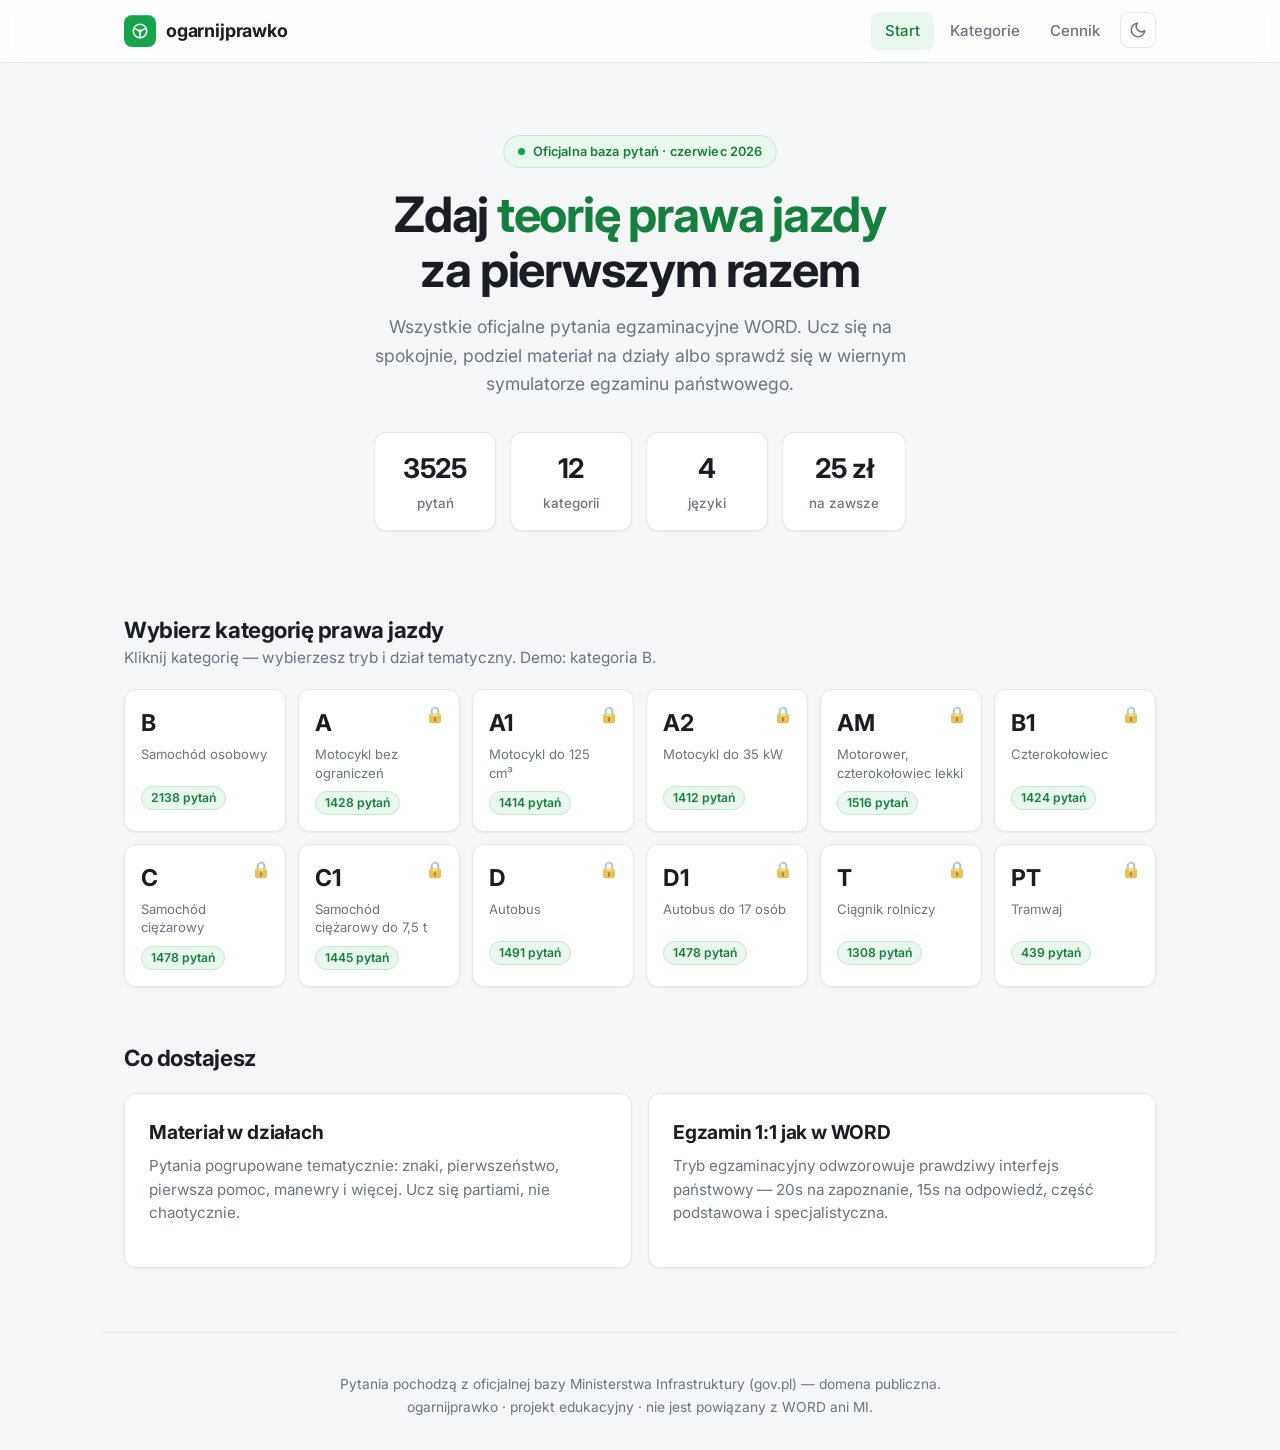
==== commit 2a8db219: "Dark mode: przełącznik w nagłówku + persystencja Przycisk słońce/księżyc wstrzykiwany do nawigacji (" ====
--- a/index.html
+++ b/index.html
@@ -2,6 +2,7 @@
 <html lang="pl">
 <head>
 <meta charset="UTF-8">
+<script>document.documentElement.setAttribute("data-theme",localStorage.getItem("op_theme")||"light")</script>
 <meta name="viewport" content="width=device-width, initial-scale=1.0">
 <title>ogarnijprawko — testy na prawo jazdy 2026 (oficjalne pytania WORD)</title>
 <meta name="description" content="Darmowe testy na prawo jazdy — wszystkie oficjalne pytania egzaminacyjne WORD (kat. B, A, C, D, T i inne). Tryb nauki i symulator egzaminu państwowego. PL / EN / DE / UA.">
--- a/style.css
+++ b/style.css
@@ -23,8 +23,35 @@
   --shadow-sm:0 1px 2px rgba(16,24,40,.06);
   --shadow:0 2px 8px rgba(16,24,40,.06),0 1px 2px rgba(16,24,40,.04);
   --shadow-md:0 6px 20px rgba(16,24,40,.08);
+  --header-bg:rgba(255,255,255,.9);
   --ease:cubic-bezier(.4,0,.2,1);
 }
+:root[data-theme="dark"]{
+  --bg:#0f1419;
+  --surface:#171d25;
+  --surface-2:#1f2630;
+  --border:#2a323c;
+  --border-strong:#3a434f;
+  --text:#e6edf3;
+  --text-2:#c0cad4;
+  --muted:#8a96a3;
+  --brand:#22c55e;
+  --brand-d:#4ade80;
+  --brand-dd:#86efac;
+  --brand-tint:#13291c;
+  --brand-tint-bd:#1f4d30;
+  --accent:#3b82f6;
+  --danger:#f87171;
+  --danger-tint:#2a1618;
+  --warn:#fbbf24;
+  --warn-tint:#2a2210;
+  --shadow-sm:0 1px 2px rgba(0,0,0,.3);
+  --shadow:0 2px 10px rgba(0,0,0,.35);
+  --shadow-md:0 8px 26px rgba(0,0,0,.45);
+  --header-bg:rgba(15,20,25,.85);
+}
+:root{color-scheme:light}
+:root[data-theme="dark"]{color-scheme:dark}
 *{box-sizing:border-box}
 ::selection{background:var(--brand-tint);color:var(--brand-dd)}
 html{scroll-behavior:smooth}
@@ -48,11 +75,18 @@
 .site-header{
   view-transition-name:site-header;
   position:sticky;top:0;z-index:50;
-  background:rgba(255,255,255,.9);
+  background:var(--header-bg);
   backdrop-filter:blur(8px);
   -webkit-backdrop-filter:blur(8px);
   border-bottom:1px solid var(--border);
 }
+.theme-toggle{
+  display:inline-grid;place-items:center;width:36px;height:36px;margin-left:4px;
+  background:transparent;border:1px solid var(--border);border-radius:9px;
+  color:var(--muted);cursor:pointer;transition:all .15s var(--ease);padding:0;
+}
+.theme-toggle:hover{color:var(--text);background:var(--surface-2);border-color:var(--border-strong)}
+.theme-toggle svg{width:18px;height:18px}
 .site-header .bar{display:flex;align-items:center;gap:20px;height:62px}
 .brand{display:flex;align-items:center;gap:10px;font-weight:700;font-size:1.12rem;color:var(--text);letter-spacing:-.01em}
 .brand .logo{
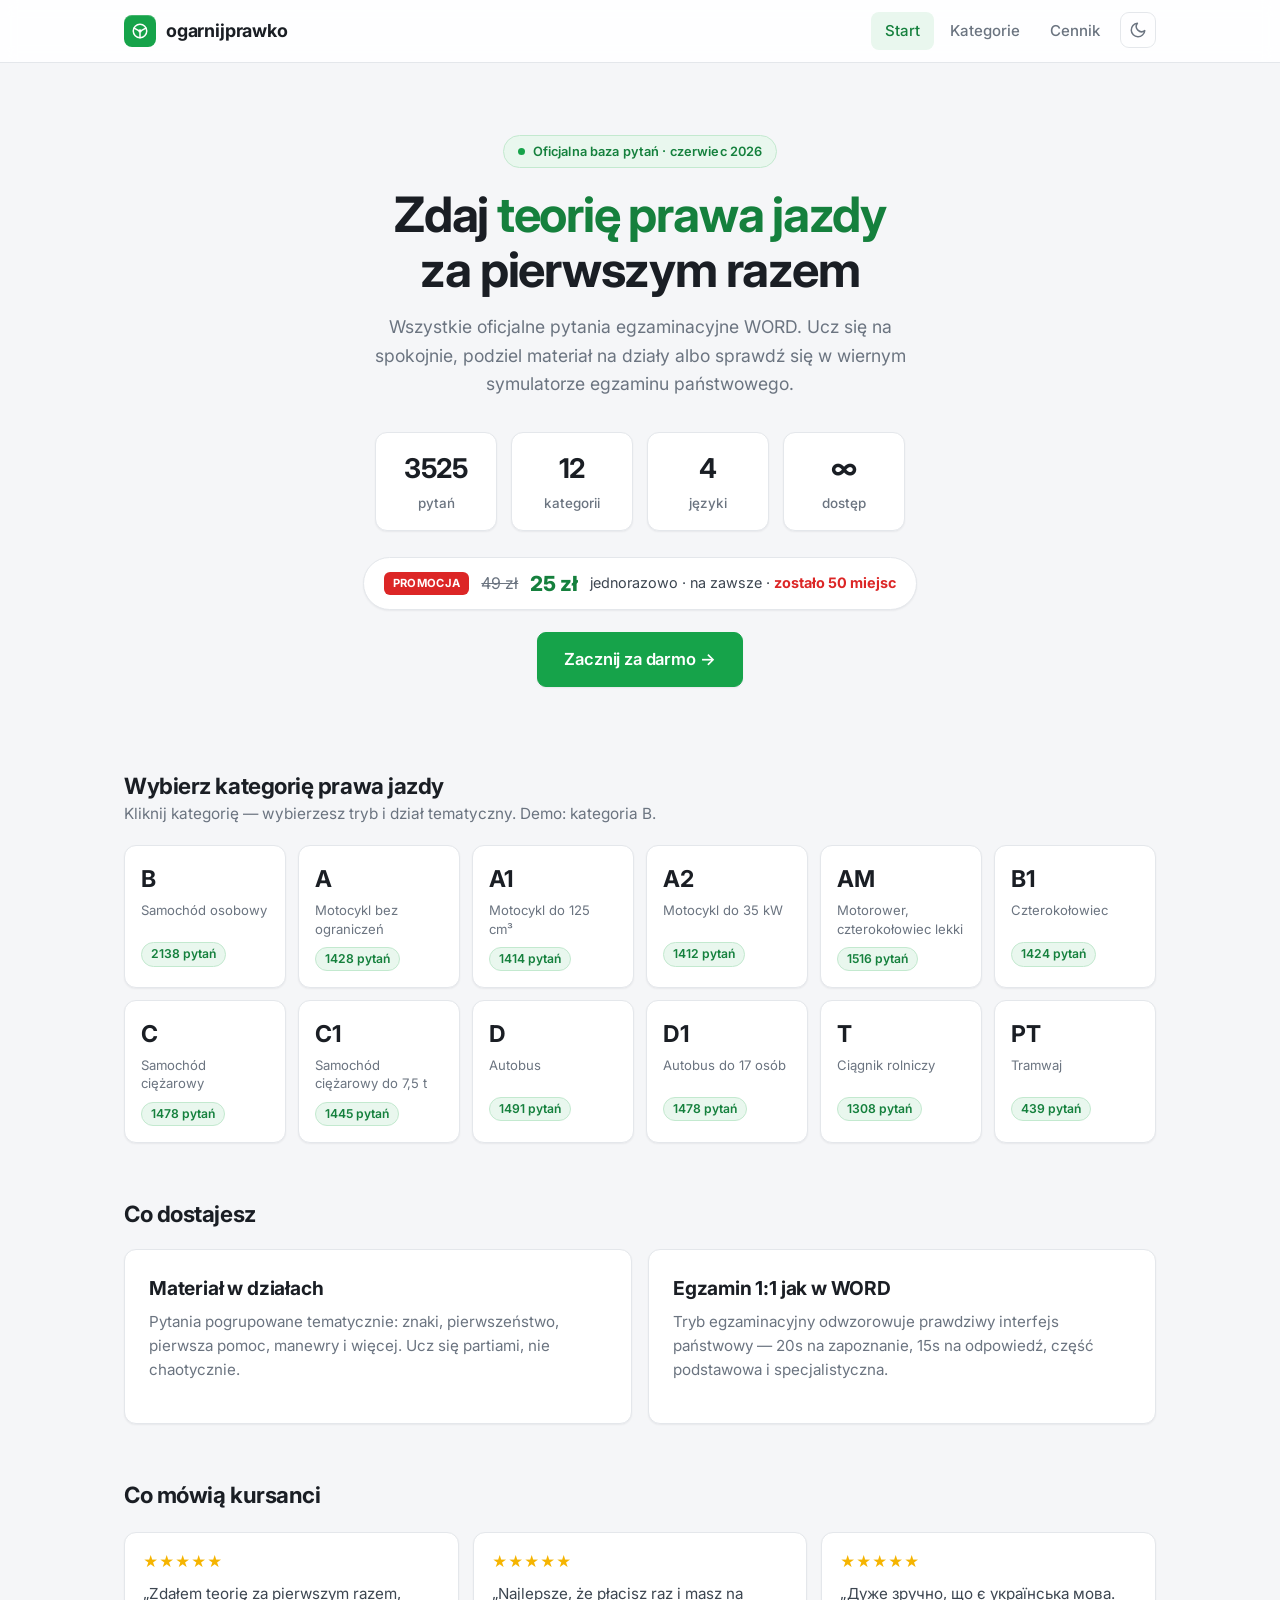
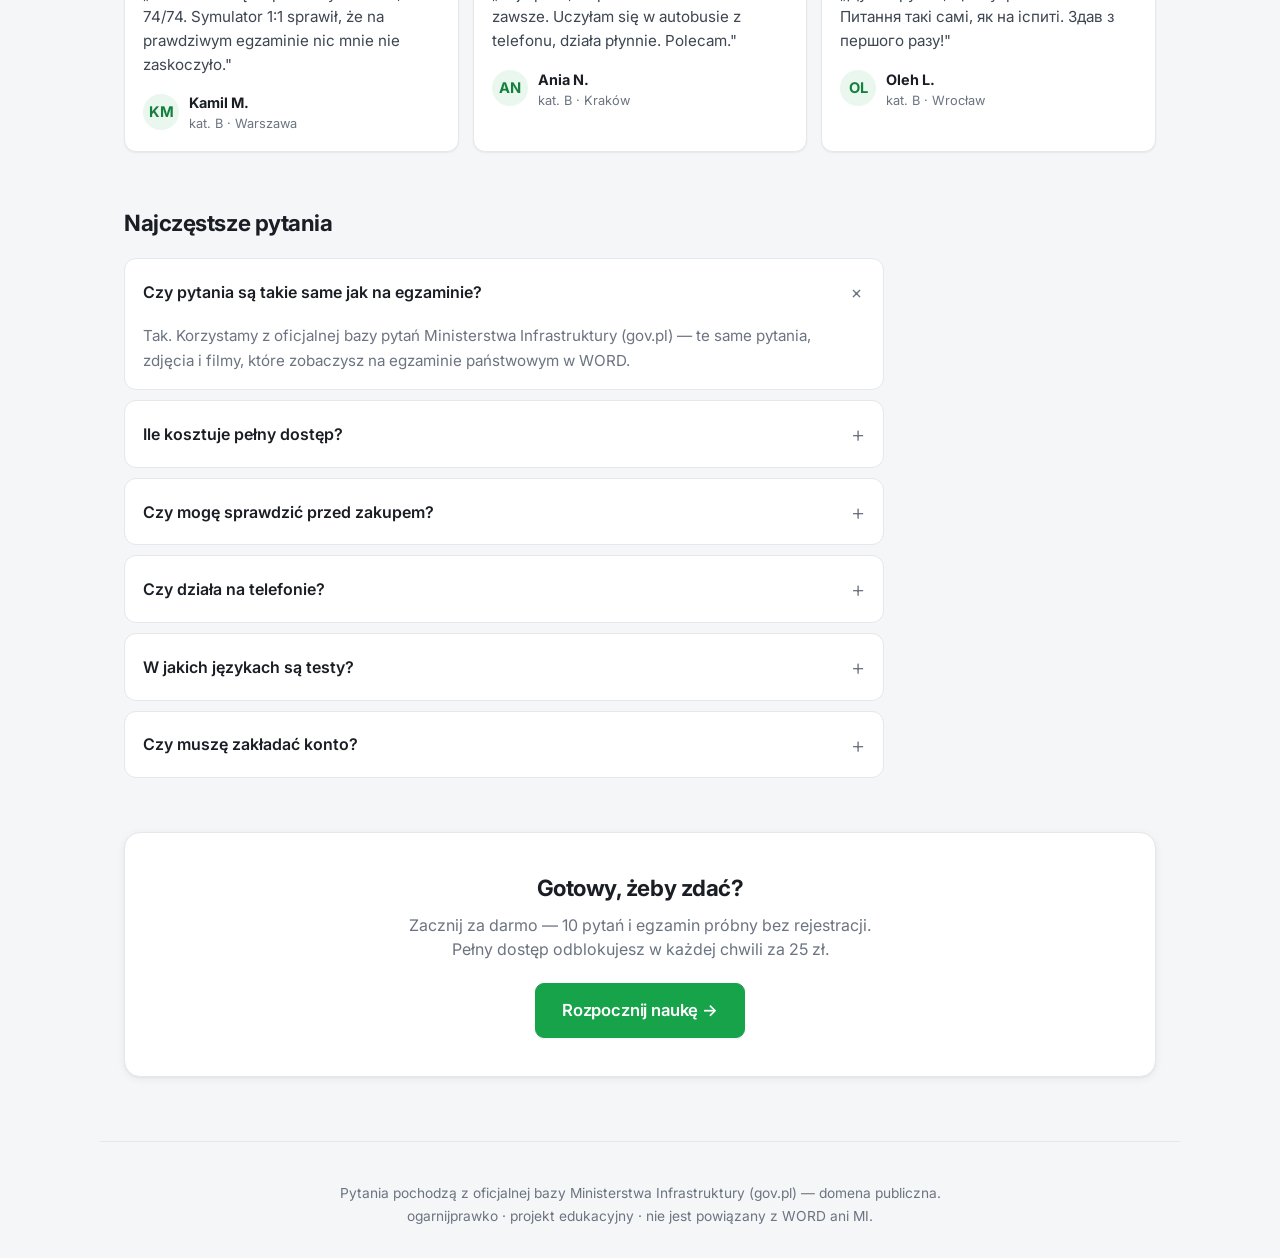
==== commit 9e632626: "Model demo (1 egzamin + 10 pytań), landing konwersyjny, mobile - Demo: 1 egzamin próbny + 10 pytań n" ====
--- a/index.html
+++ b/index.html
@@ -14,6 +14,14 @@
 <link rel="preconnect" href="https://fonts.gstatic.com" crossorigin>
 <link href="https://fonts.googleapis.com/css2?family=Inter:wght@400;500;600;700;800&display=swap" rel="stylesheet">
 <link rel="stylesheet" href="style.css">
+<script type="application/ld+json">
+{"@context":"https://schema.org","@type":"FAQPage","mainEntity":[
+{"@type":"Question","name":"Czy pytania są takie same jak na egzaminie na prawo jazdy?","acceptedAnswer":{"@type":"Answer","text":"Tak. Korzystamy z oficjalnej bazy pytań Ministerstwa Infrastruktury (gov.pl) — te same pytania, zdjęcia i filmy, które zobaczysz na egzaminie państwowym w WORD."}},
+{"@type":"Question","name":"Ile kosztuje pełny dostęp?","acceptedAnswer":{"@type":"Answer","text":"Jednorazowo 25 zł — dostęp na zawsze, bez abonamentu i ukrytych opłat, łącznie z przyszłymi aktualizacjami bazy pytań."}},
+{"@type":"Question","name":"Czy mogę sprawdzić przed zakupem?","acceptedAnswer":{"@type":"Answer","text":"Tak. W wersji demo bez rejestracji zrobisz 1 egzamin próbny i przejrzysz 10 pytań w trybie nauki."}},
+{"@type":"Question","name":"W jakich językach są testy na prawo jazdy?","acceptedAnswer":{"@type":"Answer","text":"Polski, angielski, niemiecki i ukraiński — język przełączasz jednym kliknięciem, także w trakcie egzaminu."}}
+]}
+</script>
 </head>
 <body>
 
@@ -36,7 +44,16 @@
       <div class="stat"><b data-count="3525">0</b><span>pytań</span></div>
       <div class="stat"><b data-count="12">0</b><span>kategorii</span></div>
       <div class="stat"><b data-count="4">0</b><span>języki</span></div>
-      <div class="stat"><b>25 zł</b><span>na zawsze</span></div>
+      <div class="stat"><b>∞</b><span>dostęp</span></div>
+    </div>
+    <div class="promo">
+      <span class="tag">Promocja</span>
+      <span class="price-old">49 zł</span>
+      <span class="price-new">25 zł</span>
+      <span class="left">jednorazowo · na zawsze · <b id="promoLeft">zostało 50 miejsc</b></span>
+    </div>
+    <div style="margin-top:22px">
+      <a class="btn big" href="kategoria.html?kat=B">Zacznij za darmo →</a>
     </div>
   </section>
 
@@ -57,6 +74,47 @@
         <h3>Egzamin 1:1 jak w WORD</h3>
         <p>Tryb egzaminacyjny odwzorowuje prawdziwy interfejs państwowy — 20s na zapoznanie, 15s na odpowiedź, część podstawowa i specjalistyczna.</p>
       </div>
+    </div>
+  </section>
+
+  <section class="section">
+    <h2>Co mówią kursanci</h2>
+    <div class="reviews">
+      <div class="review">
+        <div class="stars">★★★★★</div>
+        <p>„Zdałem teorię za pierwszym razem, 74/74. Symulator 1:1 sprawił, że na prawdziwym egzaminie nic mnie nie zaskoczyło."</p>
+        <div class="who"><div class="av">KM</div><div><b>Kamil M.</b><span>kat. B · Warszawa</span></div></div>
+      </div>
+      <div class="review">
+        <div class="stars">★★★★★</div>
+        <p>„Najlepsze, że płacisz raz i masz na zawsze. Uczyłam się w autobusie z telefonu, działa płynnie. Polecam."</p>
+        <div class="who"><div class="av">AN</div><div><b>Ania N.</b><span>kat. B · Kraków</span></div></div>
+      </div>
+      <div class="review">
+        <div class="stars">★★★★★</div>
+        <p>„Дуже зручно, що є українська мова. Питання такі самі, як на іспиті. Здав з першого разу!"</p>
+        <div class="who"><div class="av">OL</div><div><b>Oleh L.</b><span>kat. B · Wrocław</span></div></div>
+      </div>
+    </div>
+  </section>
+
+  <section class="section" id="faq">
+    <h2>Najczęstsze pytania</h2>
+    <div class="faq">
+      <details open><summary>Czy pytania są takie same jak na egzaminie?</summary><div>Tak. Korzystamy z oficjalnej bazy pytań Ministerstwa Infrastruktury (gov.pl) — te same pytania, zdjęcia i filmy, które zobaczysz na egzaminie państwowym w WORD.</div></details>
+      <details><summary>Ile kosztuje pełny dostęp?</summary><div>Jednorazowo 25 zł — i masz dostęp <b>na zawsze</b>, bez abonamentu i bez ukrytych opłat. Łącznie z przyszłymi aktualizacjami bazy pytań.</div></details>
+      <details><summary>Czy mogę sprawdzić przed zakupem?</summary><div>Tak. W wersji demo bez rejestracji zrobisz 1 egzamin próbny i przejrzysz 10 pytań w trybie nauki. Bez podawania karty.</div></details>
+      <details><summary>Czy działa na telefonie?</summary><div>Tak, w pełni. Interfejs jest dopasowany do smartfona — duże przyciski, płynne przejścia, bez przeładowań. Uczysz się gdziekolwiek jesteś.</div></details>
+      <details><summary>W jakich językach są testy?</summary><div>Polski, angielski, niemiecki i ukraiński — przełączasz język jednym kliknięciem, także w trakcie egzaminu.</div></details>
+      <details><summary>Czy muszę zakładać konto?</summary><div>Nie. Zaczynasz od razu. Po zakupie pełny dostęp odblokowuje się na tym urządzeniu.</div></details>
+    </div>
+  </section>
+
+  <section class="section">
+    <div class="cta-final">
+      <h2>Gotowy, żeby zdać?</h2>
+      <p>Zacznij za darmo — 10 pytań i egzamin próbny bez rejestracji. Pełny dostęp odblokujesz w każdej chwili za 25 zł.</p>
+      <a class="btn big" href="kategoria.html?kat=B">Rozpocznij naukę →</a>
     </div>
   </section>
 
--- a/style.css
+++ b/style.css
@@ -52,6 +52,8 @@
 }
 :root{color-scheme:light}
 :root[data-theme="dark"]{color-scheme:dark}
+/* płynne przejścia między stronami (MPA View Transitions) — bez SPA */
+@view-transition{ navigation:auto; }
 *{box-sizing:border-box}
 ::selection{background:var(--brand-tint);color:var(--brand-dd)}
 html{scroll-behavior:smooth}
@@ -292,6 +294,36 @@
 .cat.dzial.locked:hover{border-color:var(--warn)}
 .mode-card.tryb.locked{background:#fffdf8;border-color:#f0e0c0}
 
+/* ============ LANDING: promo / opinie / FAQ ============ */
+.promo{display:inline-flex;gap:12px;align-items:center;flex-wrap:wrap;justify-content:center;
+  margin-top:26px;background:var(--surface);border:1px solid var(--border);border-radius:999px;padding:10px 20px;box-shadow:var(--shadow-sm)}
+.promo .tag{background:var(--danger);color:#fff;font-size:.7rem;font-weight:700;padding:3px 9px;border-radius:6px;text-transform:uppercase;letter-spacing:.03em}
+.promo .price-old{color:var(--muted);text-decoration:line-through}
+.promo .price-new{font-size:1.3rem;font-weight:800;color:var(--brand-d)}
+.promo .left{color:var(--text-2);font-size:.9rem}
+.promo .left b{color:var(--danger)}
+
+.reviews{display:grid;grid-template-columns:repeat(auto-fit,minmax(250px,1fr));gap:14px;margin-top:20px}
+.review{background:var(--surface);border:1px solid var(--border);border-radius:var(--radius);padding:18px;box-shadow:var(--shadow-sm)}
+.review .stars{color:#f5b400;font-size:.92rem;letter-spacing:1px}
+.review p{margin:9px 0 14px;color:var(--text-2);font-size:.95rem;line-height:1.55}
+.review .who{display:flex;align-items:center;gap:10px}
+.review .av{width:36px;height:36px;border-radius:50%;background:var(--brand-tint);color:var(--brand-d);display:grid;place-items:center;font-weight:700;font-size:.92rem;flex-shrink:0}
+.review .who b{font-size:.9rem;color:var(--text)}
+.review .who span{color:var(--muted);font-size:.8rem;display:block}
+
+.faq{margin-top:18px;display:flex;flex-direction:column;gap:10px;max-width:760px}
+.faq details{background:var(--surface);border:1px solid var(--border);border-radius:var(--radius);overflow:hidden}
+.faq summary{padding:16px 18px;font-weight:600;cursor:pointer;list-style:none;display:flex;justify-content:space-between;align-items:center;gap:12px;color:var(--text)}
+.faq summary::-webkit-details-marker{display:none}
+.faq summary::after{content:"+";color:var(--muted);font-size:1.4rem;font-weight:300;transition:transform .2s var(--ease);flex-shrink:0}
+.faq details[open] summary::after{transform:rotate(45deg)}
+.faq details>div{padding:0 18px 16px;color:var(--muted);font-size:.95rem;line-height:1.6}
+
+.cta-final{text-align:center;background:var(--surface);border:1px solid var(--border);border-radius:16px;padding:38px 24px;box-shadow:var(--shadow);margin-top:20px}
+.cta-final h2{margin:0 0 8px;border:0}
+.cta-final p{color:var(--muted);margin:0 0 22px;max-width:480px;margin-left:auto;margin-right:auto}
+
 /* ============ FOOTER ============ */
 .footer{
   text-align:center;color:var(--muted);font-size:.86rem;line-height:1.7;
@@ -308,9 +340,26 @@
 
 @media(max-width:640px){
   .modes{grid-template-columns:1fr}
-  .hero{padding:48px 0 22px}
-  .container{padding:0 18px}
-  .stat{min-width:calc(50% - 14px);padding:14px 18px}
-  .qcard{padding:20px 16px}
+  .hero{padding:44px 0 20px}
+  .container{padding:0 16px}
+  .stat{min-width:calc(50% - 12px);padding:14px 16px}
+  .qcard{padding:18px 14px}
   .tn-row{flex-direction:column}
-}
+  /* większe tap-targety na mobile */
+  .btn{padding:14px 22px;font-size:1.02rem;min-height:50px}
+  .btn.big{padding:16px 24px;min-height:54px}
+  .ans{padding:16px 16px;min-height:54px;font-size:1.04rem}
+  .tn-row .ans{padding:18px;min-height:60px}
+  .ans .k{min-width:32px;height:32px}
+  .cat{padding:18px 16px;min-height:104px}
+  .cat-grid{grid-template-columns:repeat(auto-fill,minmax(140px,1fr));gap:10px}
+  .nav a{padding:9px 12px}
+  .quiz-top{gap:8px}
+  .qtext{font-size:1.14rem}
+  .lang button{padding:7px 10px;font-size:.82rem}
+  .theme-toggle{width:40px;height:40px}
+  .demo-banner{flex-direction:column;align-items:stretch;text-align:center}
+  .demo-banner .btn{width:100%}
+}
+/* przyjemniejszy tap (bez niebieskiego highlightu) */
+a,button{-webkit-tap-highlight-color:transparent}
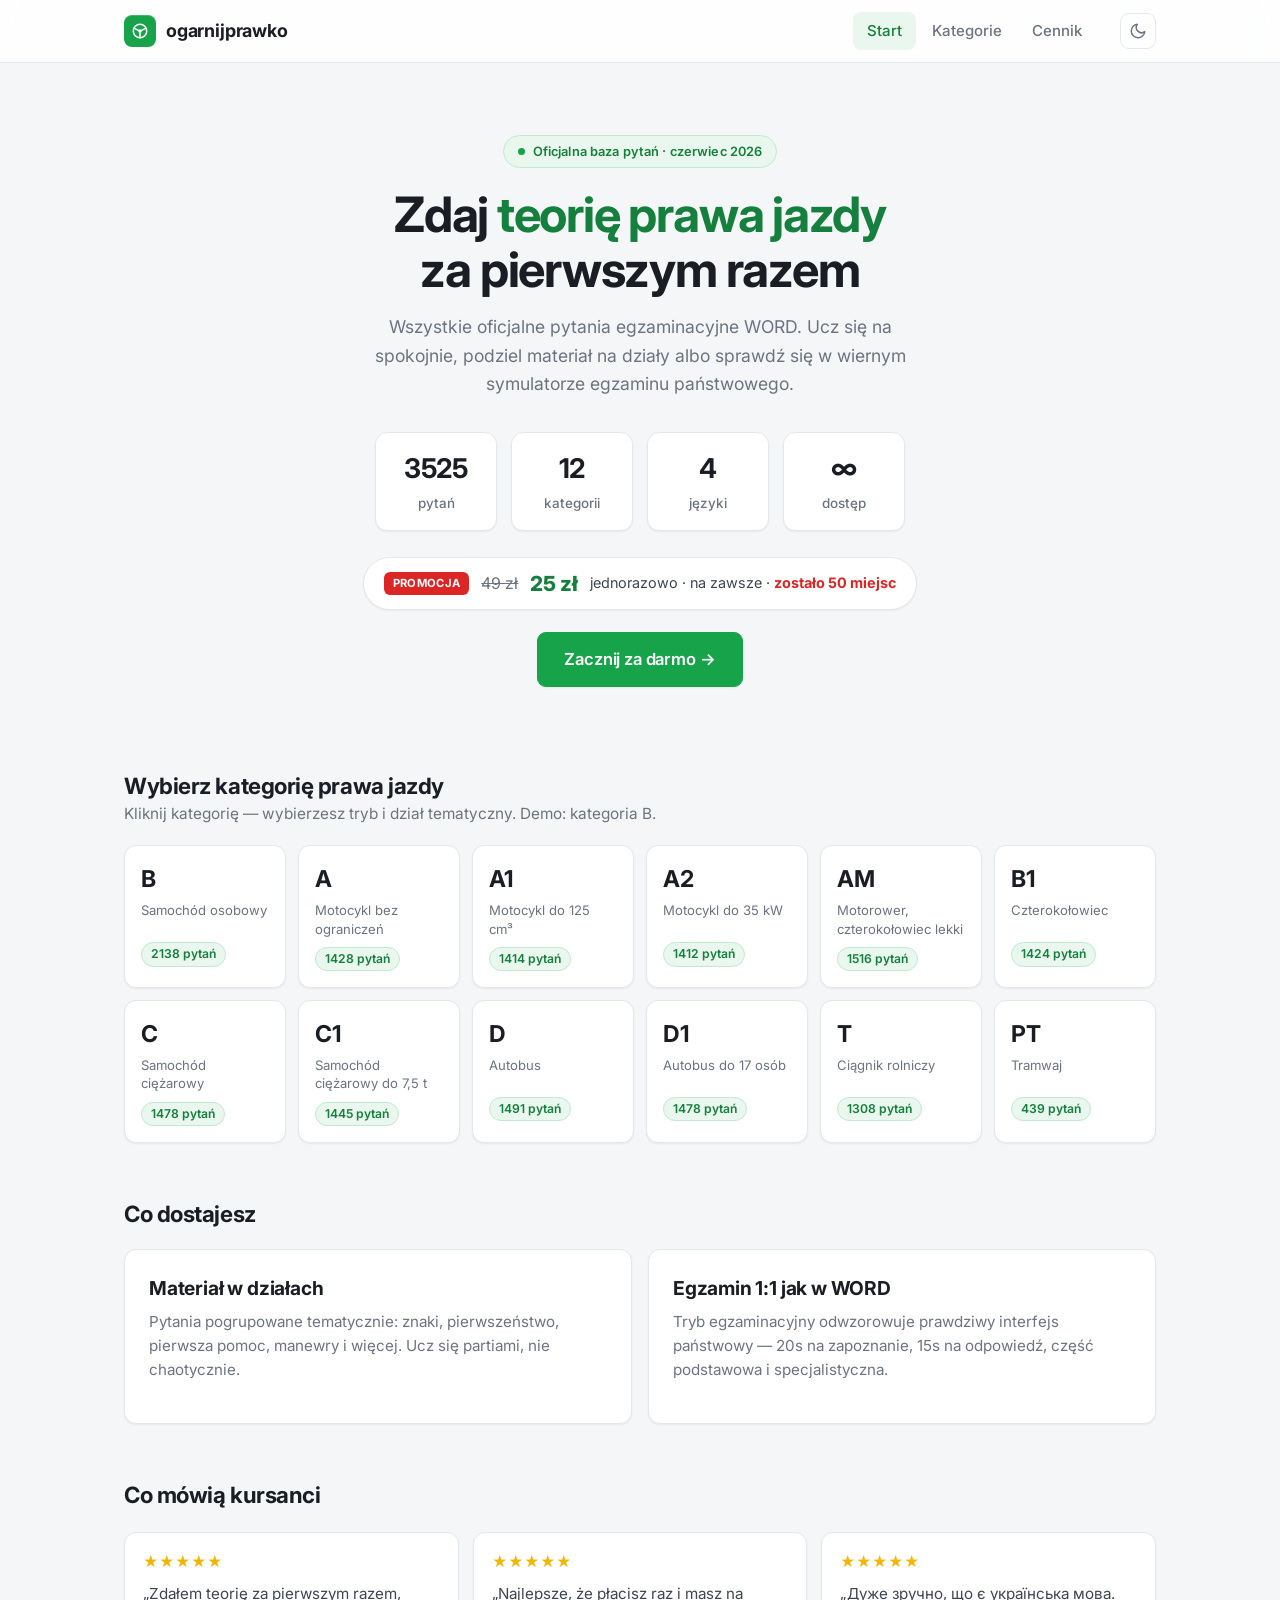
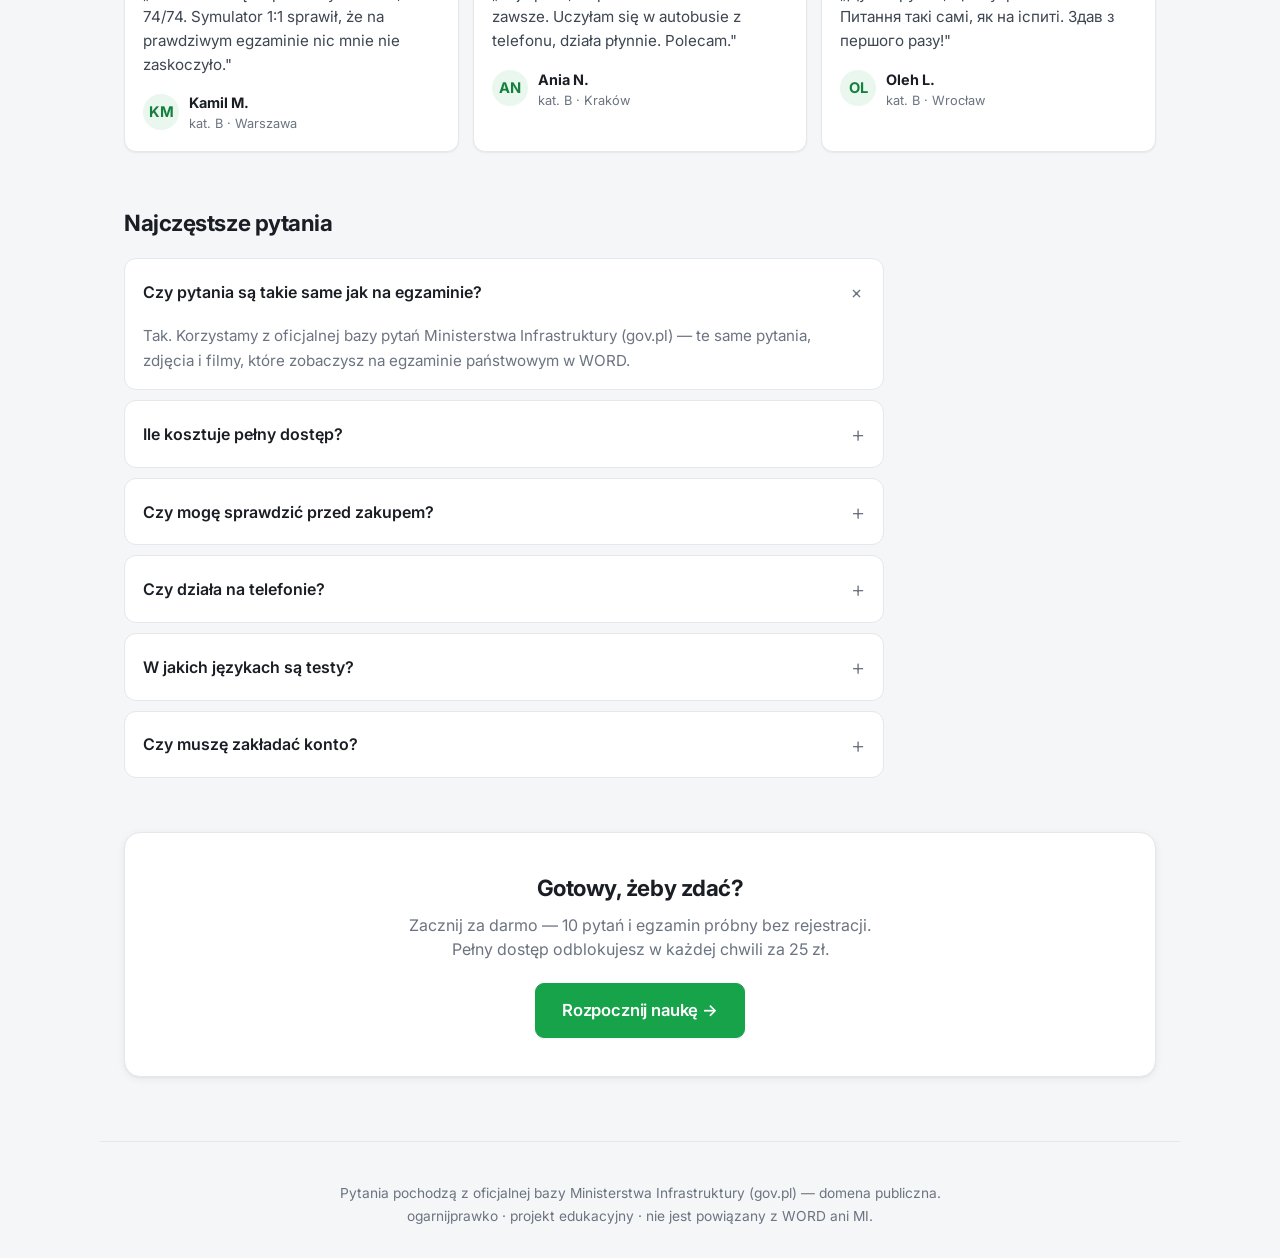
==== commit 4af287c0: "Ujednolicenie nagłówka na wszystkich stronach Identyczny nav (Start/Kategorie/Cennik) na każdej stro" ====
--- a/index.html
+++ b/index.html
@@ -29,7 +29,7 @@
   <a class="brand" href="index.html"><span class="logo"><svg width="18" height="18" viewBox="0 0 24 24" fill="none" stroke="#fff" stroke-width="2" stroke-linecap="round"><circle cx="12" cy="12" r="9"/><circle cx="12" cy="12" r="2.4" fill="#fff" stroke="none"/><path d="M12 14.4V21M9.7 11.2 4.2 8.2M14.3 11.2 19.8 8.2"/></svg></span> ogarnijprawko</a>
   <nav class="nav">
     <a href="index.html" class="active">Start</a>
-    <a href="#kategorie">Kategorie</a>
+    <a href="kategoria.html" id="navKat">Kategorie</a>
     <a href="cennik.html">Cennik</a>
   </nav>
 </div></header>
--- a/style.css
+++ b/style.css
@@ -353,7 +353,12 @@
   .ans .k{min-width:32px;height:32px}
   .cat{padding:18px 16px;min-height:104px}
   .cat-grid{grid-template-columns:repeat(auto-fill,minmax(140px,1fr));gap:10px}
-  .nav a{padding:9px 12px}
+  /* header: logo wyśrodkowane, przełącznik w prawym rogu, nav pod spodem */
+  .site-header .bar{flex-wrap:wrap;height:auto;min-height:54px;padding:7px 0;row-gap:4px;gap:10px;justify-content:center;position:relative}
+  .brand{order:0;font-size:1.06rem}
+  .theme-toggle{order:1;position:absolute;right:0;top:8px;margin:0}
+  .nav{order:2;width:100%;margin:0;justify-content:center;gap:4px}
+  .nav a{padding:8px 14px;font-size:.9rem}
   .quiz-top{gap:8px}
   .qtext{font-size:1.14rem}
   .lang button{padding:7px 10px;font-size:.82rem}
